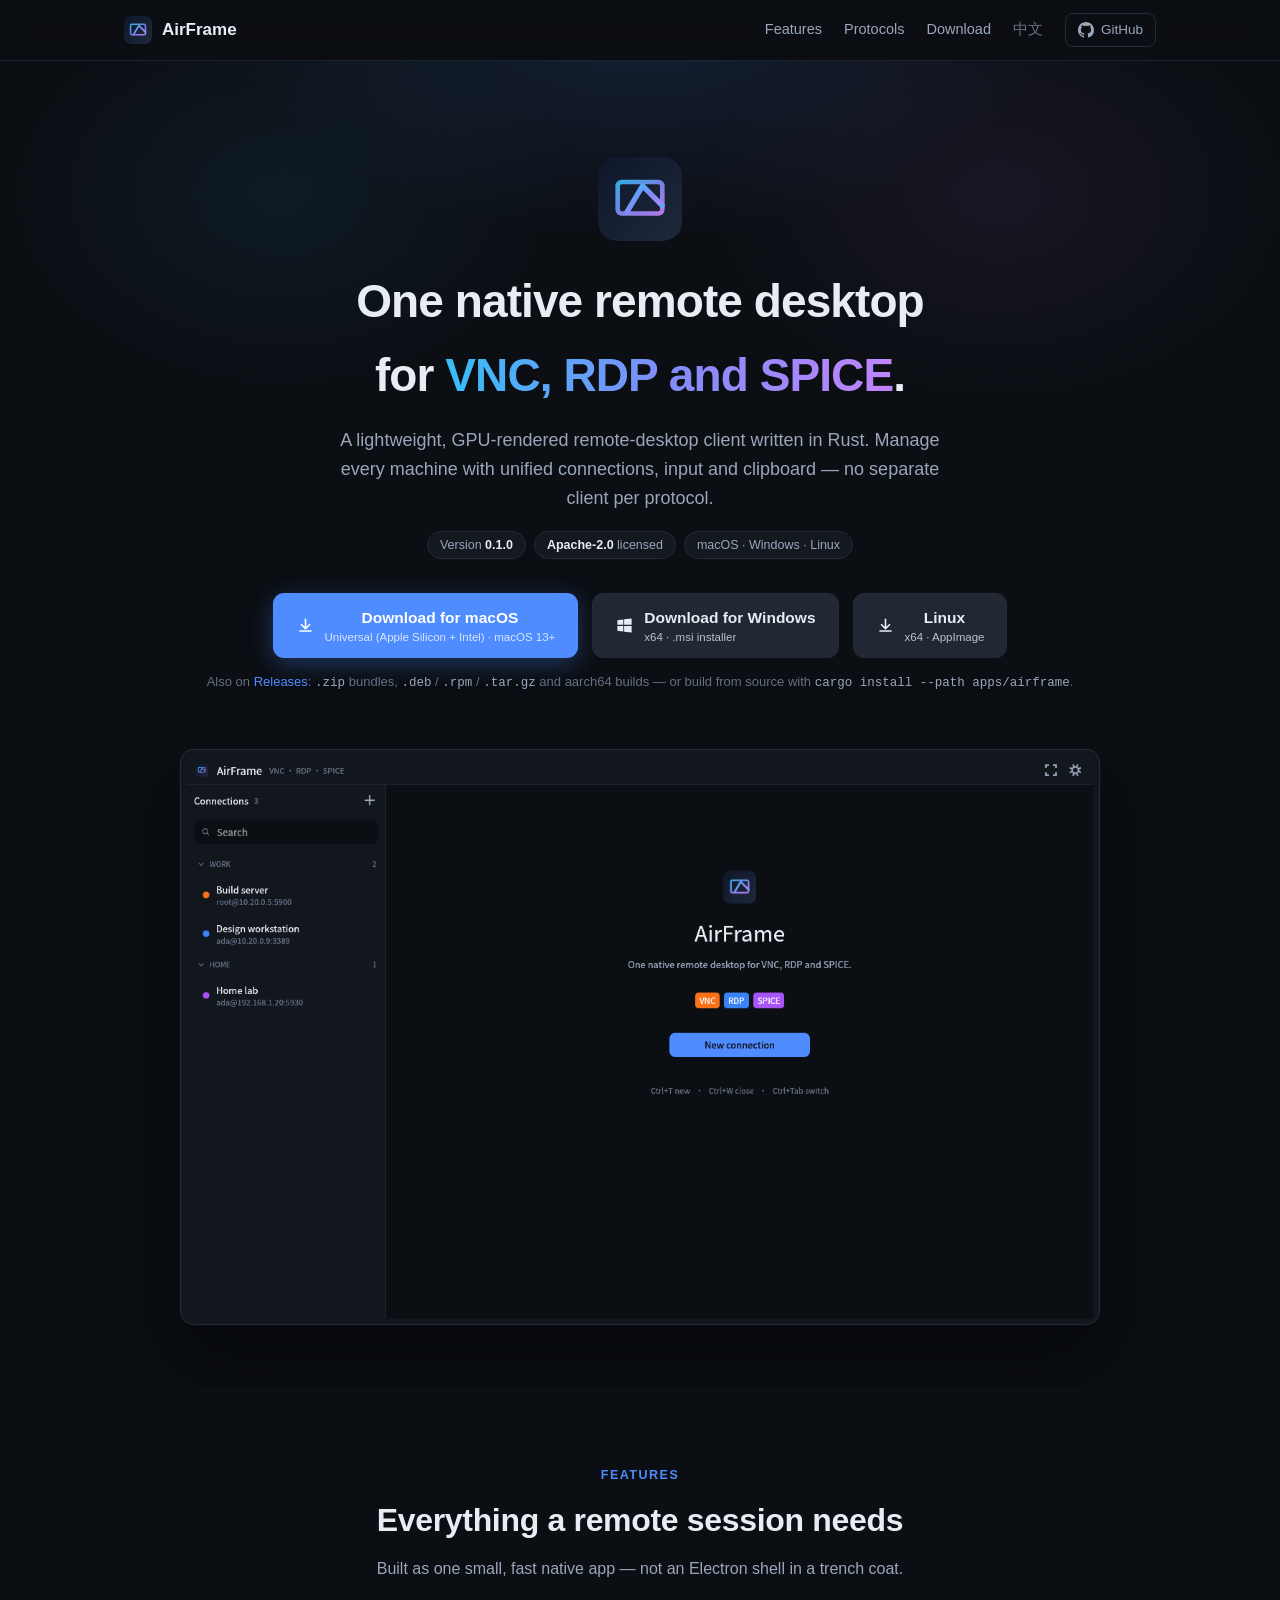
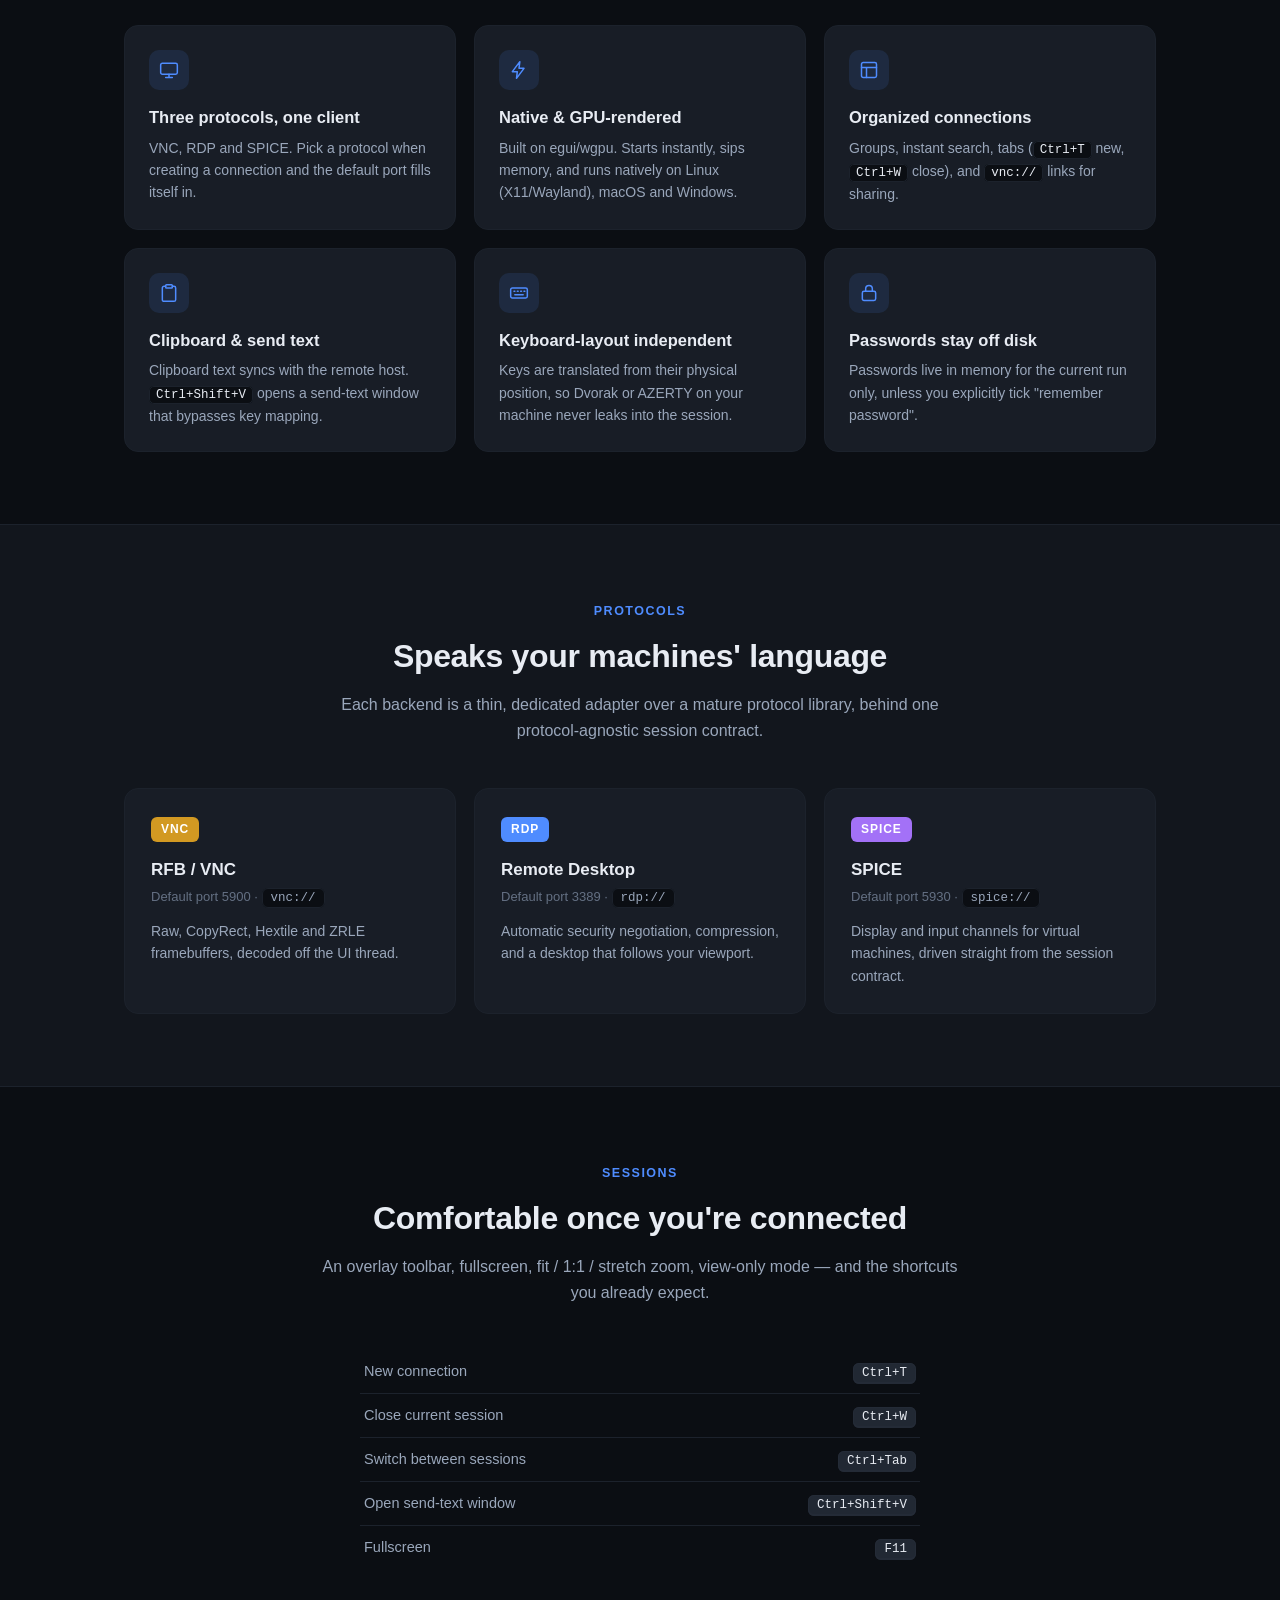
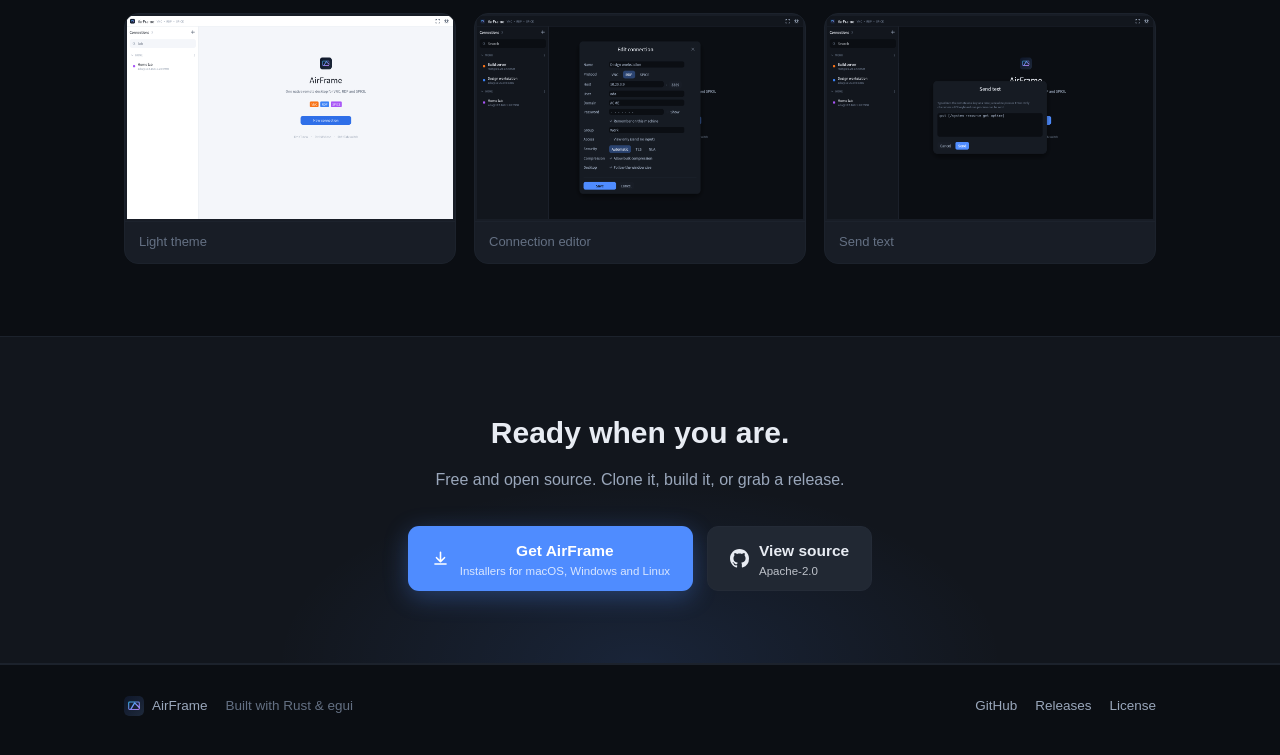
==== website/index.html @ cfe4eb91 "Document the release artifacts in the READMEs and website The release workflow changed what ships: m" ====
<!DOCTYPE html>
<html lang="en">
<head>
  <meta charset="UTF-8" />
  <meta name="viewport" content="width=device-width, initial-scale=1.0" />
  <title>AirFrame — one native remote desktop for VNC, RDP and SPICE</title>
  <meta name="description" content="AirFrame is a native remote-desktop client for VNC, RDP and SPICE. GPU-rendered, keyboard-layout independent, dark & light themes. Free and open source." />

  <!-- Release maintenance: the direct-download buttons use
       .../releases/latest/download/AirFrame-<version>-<platform>-<arch>.<ext>
       (e.g. AirFrame-0.1.0-macos-universal.dmg), which resolves to the
       newest release with a matching asset name. Bump the version in the
       button URLs when cutting a release, or point them at
       .../releases/latest instead. -->
  <meta property="og:title" content="AirFrame — one native remote desktop for VNC, RDP and SPICE" />
  <meta property="og:description" content="A native remote-desktop client built in Rust. Free and open source." />
  <meta property="og:url" content="https://airframe.pages.dev/" />
  <meta property="og:image" content="https://airframe.pages.dev/assets/app-dark.png" />
  <link rel="icon" type="image/svg+xml" href="assets/logo.svg" />
  <link rel="stylesheet" href="styles.css" />
</head>
<body>

  <nav class="nav">
    <div class="container nav-inner">
      <a class="brand" href="#">
        <img src="assets/logo.svg" alt="" />
        AirFrame
      </a>
      <div class="nav-links">
        <a href="#features">Features</a>
        <a href="#protocols">Protocols</a>
        <a href="#download">Download</a>
        <a class="lang" href="zh/">中文</a>
        <a class="gh" href="https://github.com/yybit/airframe" target="_blank" rel="noopener">
          <svg viewBox="0 0 16 16" aria-hidden="true"><path d="M8 0C3.58 0 0 3.58 0 8c0 3.54 2.29 6.53 5.47 7.59.4.07.55-.17.55-.38 0-.19-.01-.82-.01-1.49-2.01.37-2.53-.49-2.69-.94-.09-.23-.48-.94-.82-1.13-.28-.15-.68-.52-.01-.53.63-.01 1.08.58 1.23.82.72 1.21 1.87.87 2.33.66.07-.52.28-.87.51-1.07-1.78-.2-3.64-.89-3.64-3.95 0-.87.31-1.59.82-2.15-.08-.2-.36-1.02.08-2.12 0 0 .67-.21 2.2.82.64-.18 1.32-.27 2-.27s1.36.09 2 .27c1.53-1.04 2.2-.82 2.2-.82.44 1.1.16 1.92.08 2.12.51.56.82 1.27.82 2.15 0 3.07-1.87 3.75-3.65 3.95.29.25.54.73.54 1.48 0 1.07-.01 1.93-.01 2.2 0 .21.15.46.55.38A8.01 8.01 0 0 0 16 8c0-4.42-3.58-8-8-8Z"/></svg>
          GitHub
        </a>
      </div>
    </div>
  </nav>

  <header class="hero">
    <div class="container">
      <img class="logo" src="assets/logo.svg" alt="AirFrame logo" />
      <h1>One native remote desktop<br />for <span class="grad">VNC, RDP and SPICE</span>.</h1>
      <p class="tagline">
        A lightweight, GPU-rendered remote-desktop client written in Rust.
        Manage every machine with unified connections, input and clipboard — no separate client per protocol.
      </p>
      <div class="badges">
        <span class="badge">Version <b>0.1.0</b></span>
        <span class="badge"><b>Apache-2.0</b> licensed</span>
        <span class="badge">macOS · Windows · Linux</span>
      </div>

      <div class="download" id="download">
        <a class="btn btn-primary" href="https://github.com/yybit/airframe/releases/latest/download/AirFrame-0.1.0-macos-universal.dmg">
          <svg viewBox="0 0 24 24" aria-hidden="true"><path d="M12 3a1 1 0 0 1 1 1v9.59l3.3-3.3a1 1 0 1 1 1.4 1.42l-5 5a1 1 0 0 1-1.4 0l-5-5a1 1 0 1 1 1.4-1.42l3.3 3.3V4a1 1 0 0 1 1-1ZM4 19a1 1 0 0 1 1-1h14a1 1 0 1 1 0 2H5a1 1 0 0 1-1-1Z"/></svg>
          <span>Download for macOS<small>Universal (Apple Silicon + Intel) · macOS 13+</small></span>
        </a>
        <a class="btn btn-secondary" href="https://github.com/yybit/airframe/releases/latest/download/AirFrame-0.1.0-windows-x64.msi">
          <svg viewBox="0 0 24 24" aria-hidden="true"><path d="M3 5.5 10.5 4.4V11H3V5.5ZM3 12.5H10.5V19.6L3 18.5V12.5ZM11.5 12.5H21V20.9L11.5 19.75V12.5ZM11.5 4.25 21 3.1V11H11.5V4.25Z"/></svg>
          <span>Download for Windows<small>x64 · .msi installer</small></span>
        </a>
        <a class="btn btn-secondary" href="https://github.com/yybit/airframe/releases/latest/download/AirFrame-0.1.0-linux-x86_64.AppImage">
          <svg viewBox="0 0 24 24" aria-hidden="true"><path d="M12 3a1 1 0 0 1 1 1v9.59l3.3-3.3a1 1 0 1 1 1.4 1.42l-5 5a1 1 0 0 1-1.4 0l-5-5a1 1 0 1 1 1.4-1.42l3.3 3.3V4a1 1 0 0 1 1-1ZM4 19a1 1 0 0 1 1-1h14a1 1 0 1 1 0 2H5a1 1 0 0 1-1-1Z"/></svg>
          <span>Linux<small>x64 · AppImage</small></span>
        </a>
      </div>
      <p class="download-note">
        Also on <a href="https://github.com/yybit/airframe/releases">Releases</a>: <code>.zip</code> bundles, <code>.deb</code> / <code>.rpm</code> / <code>.tar.gz</code> and aarch64 builds —
        or build from source with <code>cargo install --path apps/airframe</code>.
      </p>

      <div class="shot">
        <div class="frame"><img src="assets/app-dark.png" alt="AirFrame main window with the connections sidebar" /></div>
      </div>
    </div>
  </header>

  <section id="features">
    <div class="container">
      <div class="section-head">
        <span class="eyebrow">Features</span>
        <h2>Everything a remote session needs</h2>
        <p>Built as one small, fast native app — not an Electron shell in a trench coat.</p>
      </div>
      <div class="grid">
        <div class="card">
          <div class="icon"><svg viewBox="0 0 24 24"><rect x="2" y="4" width="20" height="13" rx="2"/><path d="M8 21h8M12 17v4"/></svg></div>
          <h3>Three protocols, one client</h3>
          <p>VNC, RDP and SPICE. Pick a protocol when creating a connection and the default port fills itself in.</p>
        </div>
        <div class="card">
          <div class="icon"><svg viewBox="0 0 24 24"><path d="M13 2 4 14h6l-1 8 9-12h-6l1-8Z"/></svg></div>
          <h3>Native &amp; GPU-rendered</h3>
          <p>Built on egui/wgpu. Starts instantly, sips memory, and runs natively on Linux (X11/Wayland), macOS and Windows.</p>
        </div>
        <div class="card">
          <div class="icon"><svg viewBox="0 0 24 24"><rect x="3" y="3" width="18" height="18" rx="2"/><path d="M3 9h18M9 21V9"/></svg></div>
          <h3>Organized connections</h3>
          <p>Groups, instant search, tabs (<code>Ctrl+T</code> new, <code>Ctrl+W</code> close), and <code>vnc://</code> links for sharing.</p>
        </div>
        <div class="card">
          <div class="icon"><svg viewBox="0 0 24 24"><rect x="8" y="2" width="8" height="4" rx="1"/><path d="M16 4h2a2 2 0 0 1 2 2v14a2 2 0 0 1-2 2H6a2 2 0 0 1-2-2V6a2 2 0 0 1 2-2h2"/></svg></div>
          <h3>Clipboard &amp; send text</h3>
          <p>Clipboard text syncs with the remote host. <code>Ctrl+Shift+V</code> opens a send-text window that bypasses key mapping.</p>
        </div>
        <div class="card">
          <div class="icon"><svg viewBox="0 0 24 24"><rect x="2" y="6" width="20" height="12" rx="2"/><path d="M6 10h1M10 10h1M14 10h1M18 10h1M7 14h10"/></svg></div>
          <h3>Keyboard-layout independent</h3>
          <p>Keys are translated from their physical position, so Dvorak or AZERTY on your machine never leaks into the session.</p>
        </div>
        <div class="card">
          <div class="icon"><svg viewBox="0 0 24 24"><rect x="4" y="10" width="16" height="11" rx="2"/><path d="M8 10V7a4 4 0 0 1 8 0v3"/></svg></div>
          <h3>Passwords stay off disk</h3>
          <p>Passwords live in memory for the current run only, unless you explicitly tick "remember password".</p>
        </div>
      </div>
    </div>
  </section>

  <section id="protocols" class="alt">
    <div class="container">
      <div class="section-head">
        <span class="eyebrow">Protocols</span>
        <h2>Speaks your machines' language</h2>
        <p>Each backend is a thin, dedicated adapter over a mature protocol library, behind one protocol-agnostic session contract.</p>
      </div>
      <div class="proto-grid">
        <div class="proto">
          <span class="chip vnc">VNC</span>
          <h3>RFB / VNC</h3>
          <div class="meta">Default port 5900 · <span class="scheme">vnc://</span></div>
          <p>Raw, CopyRect, Hextile and ZRLE framebuffers, decoded off the UI thread.</p>
        </div>
        <div class="proto">
          <span class="chip rdp">RDP</span>
          <h3>Remote Desktop</h3>
          <div class="meta">Default port 3389 · <span class="scheme">rdp://</span></div>
          <p>Automatic security negotiation, compression, and a desktop that follows your viewport.</p>
        </div>
        <div class="proto">
          <span class="chip spice">SPICE</span>
          <h3>SPICE</h3>
          <div class="meta">Default port 5930 · <span class="scheme">spice://</span></div>
          <p>Display and input channels for virtual machines, driven straight from the session contract.</p>
        </div>
      </div>
    </div>
  </section>

  <section>
    <div class="container">
      <div class="section-head">
        <span class="eyebrow">Sessions</span>
        <h2>Comfortable once you're connected</h2>
        <p>An overlay toolbar, fullscreen, fit / 1:1 / stretch zoom, view-only mode — and the shortcuts you already expect.</p>
      </div>
      <div class="shortcuts">
        <table>
          <tr><td>New connection</td><td><kbd>Ctrl+T</kbd></td></tr>
          <tr><td>Close current session</td><td><kbd>Ctrl+W</kbd></td></tr>
          <tr><td>Switch between sessions</td><td><kbd>Ctrl+Tab</kbd></td></tr>
          <tr><td>Open send-text window</td><td><kbd>Ctrl+Shift+V</kbd></td></tr>
          <tr><td>Fullscreen</td><td><kbd>F11</kbd></td></tr>
        </table>
      </div>
      <div class="gallery" style="margin-top: 44px;">
        <figure><img src="assets/app-light.png" alt="Connection list in light theme" /><figcaption>Light theme</figcaption></figure>
        <figure><img src="assets/editor.png" alt="Connection editor" /><figcaption>Connection editor</figcaption></figure>
        <figure><img src="assets/send-text.png" alt="Send-text window" /><figcaption>Send text</figcaption></figure>
      </div>
    </div>
  </section>

  <section class="cta alt">
    <div class="container">
      <h2>Ready when you are.</h2>
      <p>Free and open source. Clone it, build it, or grab a release.</p>
      <div class="download">
        <a class="btn btn-primary" href="https://github.com/yybit/airframe/releases/latest">
          <svg viewBox="0 0 24 24" aria-hidden="true"><path d="M12 3a1 1 0 0 1 1 1v9.59l3.3-3.3a1 1 0 1 1 1.4 1.42l-5 5a1 1 0 0 1-1.4 0l-5-5a1 1 0 1 1 1.4-1.42l3.3 3.3V4a1 1 0 0 1 1-1ZM4 19a1 1 0 0 1 1-1h14a1 1 0 1 1 0 2H5a1 1 0 0 1-1-1Z"/></svg>
          <span>Get AirFrame<small>Installers for macOS, Windows and Linux</small></span>
        </a>
        <a class="btn btn-secondary" href="https://github.com/yybit/airframe" target="_blank" rel="noopener">
          <svg viewBox="0 0 16 16" aria-hidden="true"><path d="M8 0C3.58 0 0 3.58 0 8c0 3.54 2.29 6.53 5.47 7.59.4.07.55-.17.55-.38 0-.19-.01-.82-.01-1.49-2.01.37-2.53-.49-2.69-.94-.09-.23-.48-.94-.82-1.13-.28-.15-.68-.52-.01-.53.63-.01 1.08.58 1.23.82.72 1.21 1.87.87 2.33.66.07-.52.28-.87.51-1.07-1.78-.2-3.64-.89-3.64-3.95 0-.87.31-1.59.82-2.15-.08-.2-.36-1.02.08-2.12 0 0 .67-.21 2.2.82.64-.18 1.32-.27 2-.27s1.36.09 2 .27c1.53-1.04 2.2-.82 2.2-.82.44 1.1.16 1.92.08 2.12.51.56.82 1.27.82 2.15 0 3.07-1.87 3.75-3.65 3.95.29.25.54.73.54 1.48 0 1.07-.01 1.93-.01 2.2 0 .21.15.46.55.38A8.01 8.01 0 0 0 16 8c0-4.42-3.58-8-8-8Z"/></svg>
          <span>View source<small>Apache-2.0</small></span>
        </a>
      </div>
    </div>
  </section>

  <footer>
    <div class="container foot-inner">
      <span class="brandline"><img src="assets/logo.svg" alt="" /> AirFrame</span>
      <span>Built with Rust &amp; egui</span>
      <div class="right">
        <a href="https://github.com/yybit/airframe" target="_blank" rel="noopener">GitHub</a>
        <a href="https://github.com/yybit/airframe/releases" target="_blank" rel="noopener">Releases</a>
        <a href="https://github.com/yybit/airframe#license" target="_blank" rel="noopener">License</a>
      </div>
    </div>
  </footer>

</body>
</html>
---- website/styles.css ----
/* AirFrame website — dark theme matching the app.
   Palette taken from crates/ui/src/theme.rs and assets/airframe-logo.svg. */

:root {
  --bg: #0b0e13;
  --bg-soft: #12161d;
  --panel: #181d26;
  --panel-raised: #212833;
  --border: #242b37;
  --border-soft: #1c222c;
  --text: #e8ecf3;
  --text-dim: #9aa7bb;
  --text-mute: #647083;
  --accent: #4f8cff;
  --accent-hover: #6ca0ff;
  --green: #3fb950;
  --grad: linear-gradient(90deg, #38bdf8, #818cf8, #c084fc);
  --radius: 14px;
  --font: -apple-system, BlinkMacSystemFont, "Segoe UI", "Noto Sans SC",
    "PingFang SC", "Microsoft YaHei", Roboto, Helvetica, Arial, sans-serif;
  --mono: ui-monospace, SFMono-Regular, "SF Mono", Menlo, Consolas, monospace;
}

* { margin: 0; padding: 0; box-sizing: border-box; }

html { scroll-behavior: smooth; }

body {
  background: var(--bg);
  color: var(--text);
  font-family: var(--font);
  line-height: 1.6;
  -webkit-font-smoothing: antialiased;
}

img { max-width: 100%; display: block; }
a { color: var(--accent); text-decoration: none; }
a:hover { color: var(--accent-hover); }

.container { max-width: 1080px; margin: 0 auto; padding: 0 24px; }

/* ---------- nav ---------- */

.nav {
  position: sticky; top: 0; z-index: 100;
  background: rgba(11, 14, 19, 0.82);
  backdrop-filter: blur(12px);
  border-bottom: 1px solid var(--border-soft);
}
.nav-inner {
  display: flex; align-items: center; gap: 28px; height: 60px;
}
.brand { display: flex; align-items: center; gap: 10px; color: var(--text); font-weight: 700; font-size: 17px; }
.brand:hover { color: var(--text); }
.brand img { width: 28px; height: 28px; border-radius: 7px; }
.nav-links { display: flex; gap: 22px; margin-left: auto; align-items: center; }
.nav-links a { color: var(--text-dim); font-size: 14.5px; }
.nav-links a:hover { color: var(--text); }
.nav-links a.lang { color: var(--text-mute); }
.nav .gh {
  display: inline-flex; align-items: center; gap: 7px;
  border: 1px solid var(--border); border-radius: 8px; padding: 5px 12px;
  color: var(--text-dim); font-size: 13.5px;
}
.nav .gh:hover { border-color: var(--accent); color: var(--text); }
.nav .gh svg { width: 16px; height: 16px; fill: currentColor; }

/* ---------- hero ---------- */

.hero { position: relative; overflow: hidden; padding: 96px 0 64px; text-align: center; }
.hero::before {
  content: ""; position: absolute; inset: 0; pointer-events: none;
  background:
    radial-gradient(600px 340px at 50% -60px, rgba(79, 140, 255, 0.16), transparent 70%),
    radial-gradient(420px 300px at 22% 10%, rgba(56, 189, 248, 0.07), transparent 70%),
    radial-gradient(420px 300px at 78% 10%, rgba(192, 132, 252, 0.07), transparent 70%);
}
.hero > * { position: relative; }
.hero img.logo { width: 84px; height: 84px; border-radius: 19px; margin: 0 auto 24px; }
.hero h1 { font-size: clamp(30px, 5vw, 46px); font-weight: 800; letter-spacing: -0.02em; }
.hero h1 .grad {
  background: var(--grad);
  -webkit-background-clip: text; background-clip: text;
  -webkit-text-fill-color: transparent; color: transparent;
}
.hero .tagline { margin: 14px auto 0; max-width: 620px; color: var(--text-dim); font-size: clamp(15px, 2vw, 18px); }
.hero .badges { margin-top: 18px; display: flex; justify-content: center; gap: 8px; flex-wrap: wrap; }
.badge {
  font-size: 12.5px; color: var(--text-dim);
  border: 1px solid var(--border); border-radius: 999px; padding: 3px 12px;
  background: rgba(33, 40, 51, 0.4);
}
.badge b { color: var(--text); font-weight: 600; }

/* ---------- download buttons ---------- */

.download { margin-top: 34px; display: flex; justify-content: center; gap: 14px; flex-wrap: wrap; }
.btn {
  display: inline-flex; align-items: center; gap: 10px;
  border-radius: 11px; padding: 12px 22px; font-size: 15.5px; font-weight: 600;
  border: 1px solid transparent; transition: 0.15s ease;
}
.btn svg { width: 19px; height: 19px; fill: currentColor; flex: none; }
.btn small { display: block; font-size: 11.5px; font-weight: 400; opacity: 0.78; line-height: 1.25; text-align: left; }
.btn-primary { background: var(--accent); color: #fff; box-shadow: 0 6px 24px rgba(79, 140, 255, 0.32); }
.btn-primary:hover { background: var(--accent-hover); color: #fff; transform: translateY(-1px); }
.btn-secondary { background: var(--panel-raised); color: var(--text); border-color: var(--border); }
.btn-secondary:hover { border-color: var(--accent); color: var(--text); transform: translateY(-1px); }
.download-note { margin-top: 14px; color: var(--text-mute); font-size: 13px; }
.download-note code { font-family: var(--mono); font-size: 12.5px; color: var(--text-dim); }

/* ---------- screenshot ---------- */

.shot { margin: 56px auto 0; max-width: 920px; }
.shot .frame {
  border: 1px solid var(--border); border-radius: var(--radius); overflow: hidden;
  box-shadow: 0 30px 80px rgba(0, 0, 0, 0.5), 0 0 0 1px rgba(255, 255, 255, 0.02);
  background: var(--bg-soft);
}

/* ---------- sections ---------- */

section { padding: 72px 0; }
section.alt { background: var(--bg-soft); border-top: 1px solid var(--border-soft); border-bottom: 1px solid var(--border-soft); }
.section-head { text-align: center; margin-bottom: 44px; }
.section-head h2 { font-size: clamp(24px, 3.4vw, 32px); font-weight: 800; letter-spacing: -0.01em; }
.section-head .eyebrow {
  display: inline-block; font-size: 12.5px; font-weight: 700; letter-spacing: 0.12em;
  text-transform: uppercase; color: var(--accent); margin-bottom: 10px;
}
.section-head p { color: var(--text-dim); max-width: 640px; margin: 10px auto 0; }

/* features */

.grid { display: grid; grid-template-columns: repeat(3, 1fr); gap: 18px; }
.card {
  background: var(--panel); border: 1px solid var(--border-soft); border-radius: var(--radius);
  padding: 24px; transition: 0.15s ease;
}
.card:hover { border-color: var(--border); transform: translateY(-2px); background: var(--panel-raised); }
.card .icon {
  width: 40px; height: 40px; border-radius: 10px; display: flex; align-items: center; justify-content: center;
  background: rgba(79, 140, 255, 0.12); margin-bottom: 14px;
}
.card .icon svg { width: 20px; height: 20px; stroke: var(--accent); fill: none; stroke-width: 1.8; stroke-linecap: round; stroke-linejoin: round; }
.card h3 { font-size: 16.5px; font-weight: 700; margin-bottom: 6px; }
.card p { color: var(--text-dim); font-size: 14px; }
.card p code { font-family: var(--mono); font-size: 12.5px; color: var(--text); background: var(--bg); border: 1px solid var(--border-soft); border-radius: 5px; padding: 1px 6px; }

/* protocols */

.proto-grid { display: grid; grid-template-columns: repeat(3, 1fr); gap: 18px; }
.proto {
  background: var(--panel); border: 1px solid var(--border-soft); border-radius: var(--radius); padding: 26px;
}
.proto .chip {
  display: inline-block; font-size: 12px; font-weight: 800; letter-spacing: 0.08em;
  border-radius: 6px; padding: 3px 10px; color: #fff; margin-bottom: 14px;
}
.proto .chip.vnc { background: #d29922; }
.proto .chip.rdp { background: #4f8cff; }
.proto .chip.spice { background: #a371f7; }
.proto h3 { font-size: 17px; margin-bottom: 4px; }
.proto .meta { color: var(--text-mute); font-size: 13px; margin-bottom: 12px; }
.proto p { color: var(--text-dim); font-size: 14px; }
.proto .scheme { font-family: var(--mono); font-size: 12.5px; color: var(--text-dim); background: var(--bg); border: 1px solid var(--border-soft); border-radius: 6px; padding: 2px 8px; }

/* shortcuts */

.shortcuts { max-width: 560px; margin: 0 auto; }
.shortcuts table { width: 100%; border-collapse: collapse; font-size: 14.5px; }
.shortcuts td { padding: 10px 4px; border-bottom: 1px solid var(--border-soft); color: var(--text-dim); }
.shortcuts tr:last-child td { border-bottom: none; }
.shortcuts td:last-child { text-align: right; }
kbd {
  font-family: var(--mono); font-size: 12.5px; color: var(--text);
  background: var(--panel-raised); border: 1px solid var(--border); border-bottom-width: 2px;
  border-radius: 6px; padding: 2px 8px; white-space: nowrap;
}

/* gallery */

.gallery { display: grid; grid-template-columns: repeat(3, 1fr); gap: 18px; }
.gallery figure {
  border: 1px solid var(--border-soft); border-radius: var(--radius); overflow: hidden; background: var(--panel);
}
.gallery img { width: 100%; aspect-ratio: 16 / 10; object-fit: cover; object-position: top; }
.gallery figcaption { padding: 10px 14px; font-size: 13px; color: var(--text-mute); border-top: 1px solid var(--border-soft); }

/* cta footer band */

.cta { text-align: center; position: relative; overflow: hidden; }
.cta::before {
  content: ""; position: absolute; inset: 0; pointer-events: none;
  background: radial-gradient(520px 260px at 50% 100%, rgba(79, 140, 255, 0.12), transparent 70%);
}
.cta > * { position: relative; }
.cta h2 { font-size: clamp(22px, 3vw, 30px); font-weight: 800; }
.cta p { color: var(--text-dim); margin: 10px 0 26px; }

/* footer */

footer { border-top: 1px solid var(--border-soft); padding: 30px 0 40px; color: var(--text-mute); font-size: 13.5px; }
.foot-inner { display: flex; align-items: center; gap: 18px; flex-wrap: wrap; }
.foot-inner .brandline { display: flex; align-items: center; gap: 8px; color: var(--text-dim); }
.foot-inner .brandline img { width: 20px; height: 20px; border-radius: 5px; }
footer .right { margin-left: auto; display: flex; gap: 18px; }
footer a { color: var(--text-dim); }
footer a:hover { color: var(--text); }

/* responsive */

@media (max-width: 860px) {
  .grid, .proto-grid, .gallery { grid-template-columns: 1fr 1fr; }
  .nav-links a:not(.lang):not(.gh) { display: none; }
}
@media (max-width: 560px) {
  .grid, .proto-grid, .gallery { grid-template-columns: 1fr; }
  .hero { padding-top: 64px; }
  .download { flex-direction: column; align-items: stretch; }
  footer .right { margin-left: 0; }
}
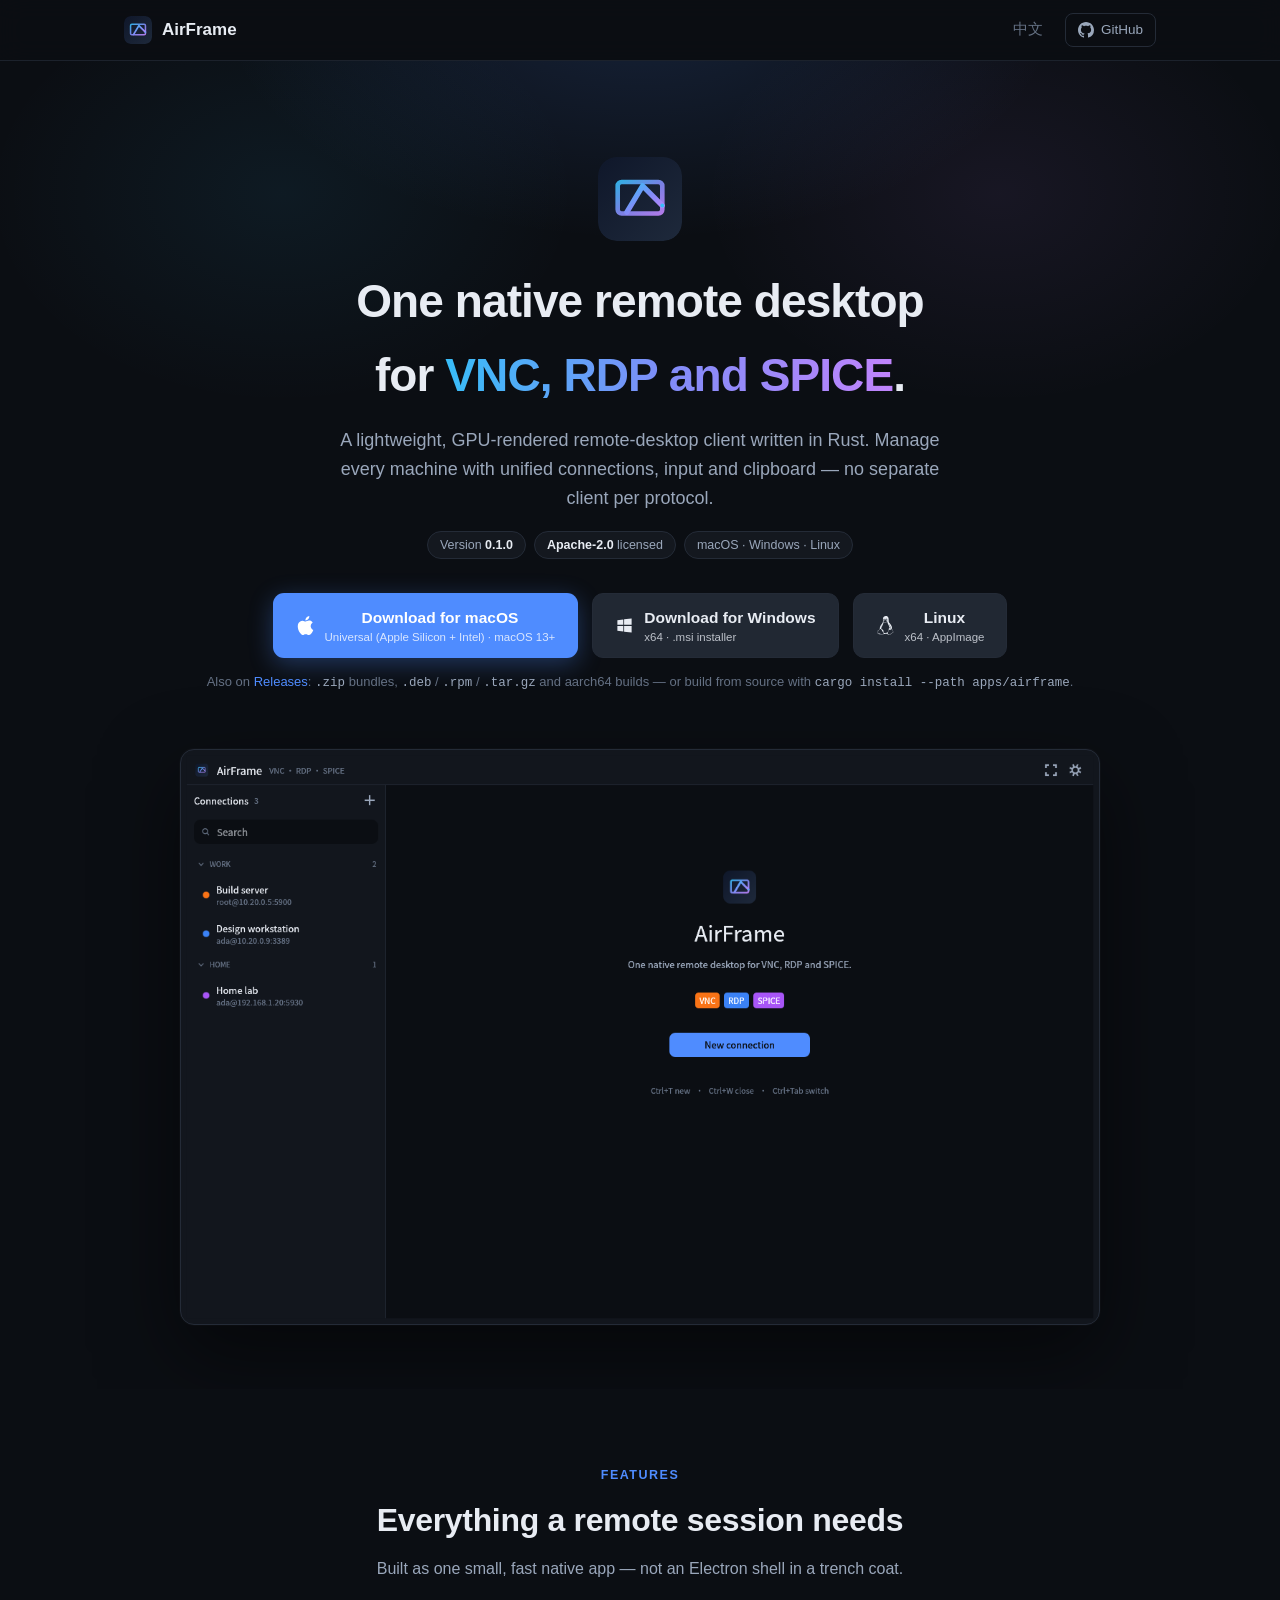
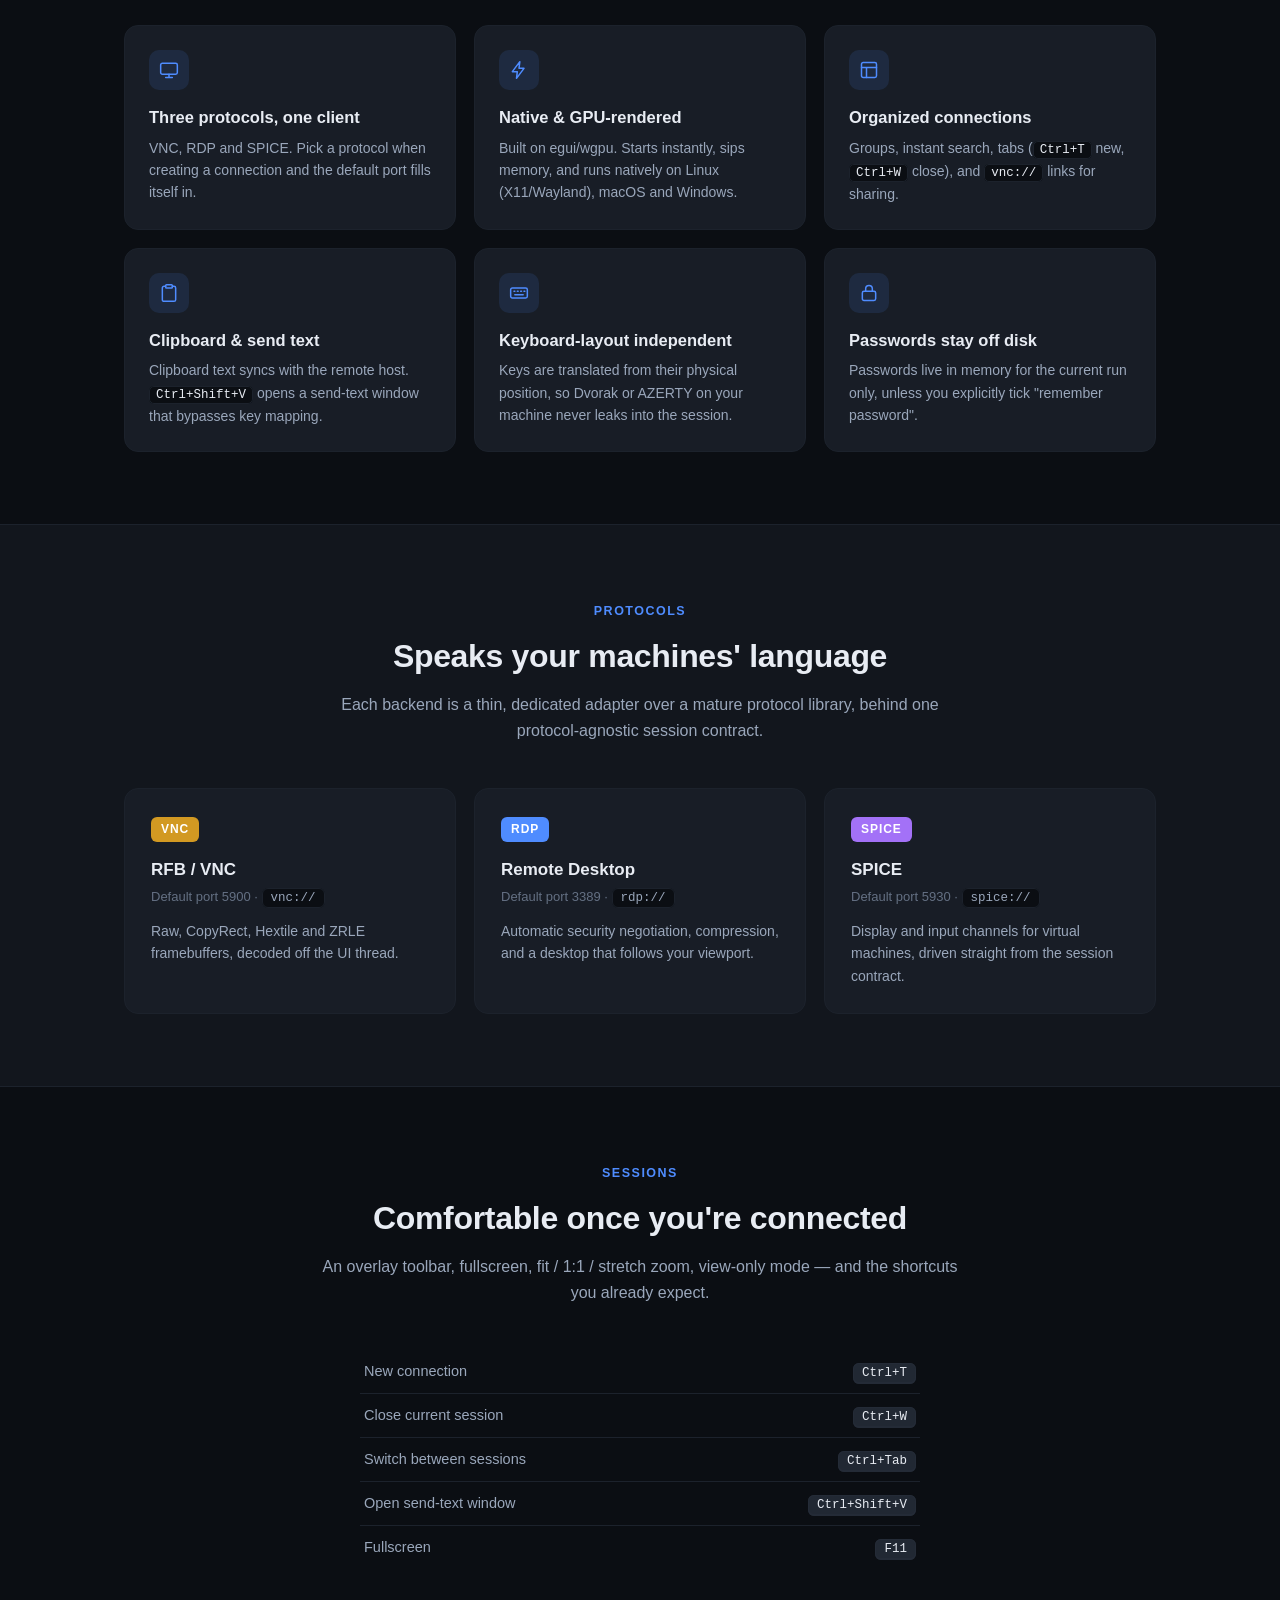
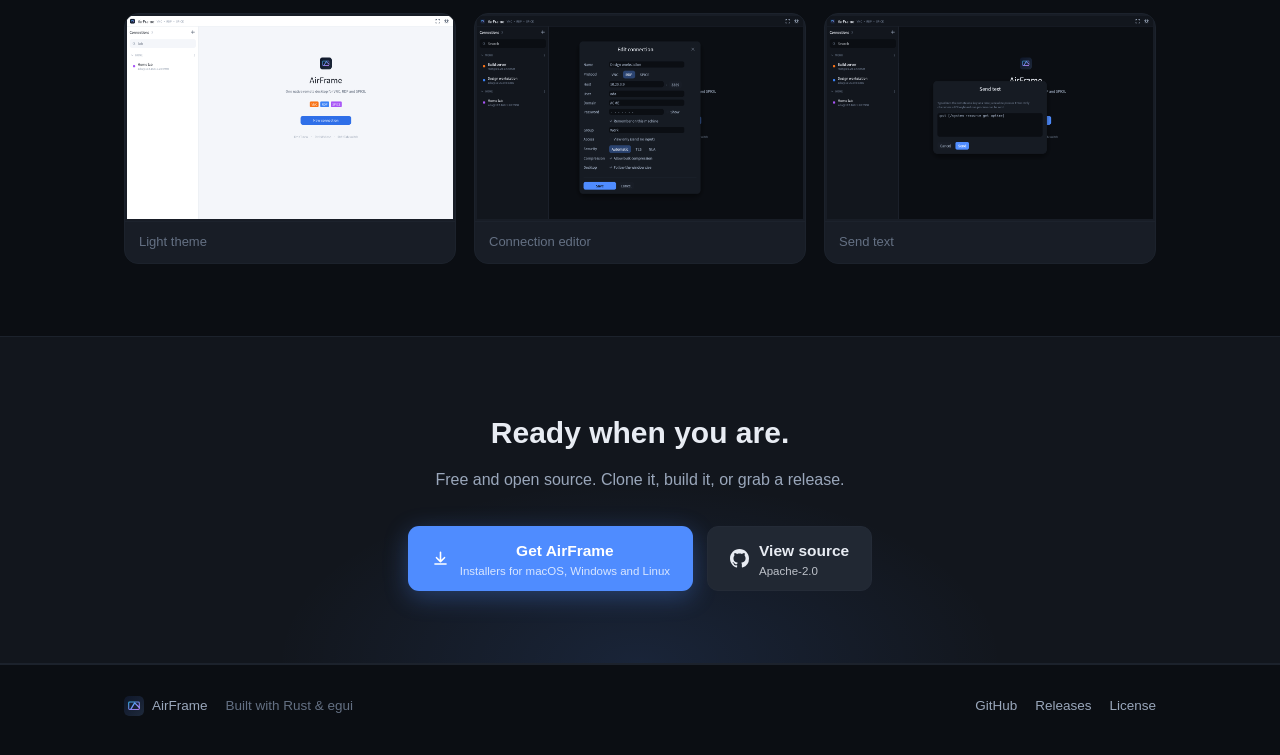
==== commit f176032a: "Simplify the website nav, add platform icons, use the custom domain - Drop the Features/Protocols/Do" ====
--- a/website/index.html
+++ b/website/index.html
@@ -14,8 +14,8 @@
        .../releases/latest instead. -->
   <meta property="og:title" content="AirFrame — one native remote desktop for VNC, RDP and SPICE" />
   <meta property="og:description" content="A native remote-desktop client built in Rust. Free and open source." />
-  <meta property="og:url" content="https://airframe.pages.dev/" />
-  <meta property="og:image" content="https://airframe.pages.dev/assets/app-dark.png" />
+  <meta property="og:url" content="https://airframe.rusttool.com/" />
+  <meta property="og:image" content="https://airframe.rusttool.com/assets/app-dark.png" />
   <link rel="icon" type="image/svg+xml" href="assets/logo.svg" />
   <link rel="stylesheet" href="styles.css" />
 </head>
@@ -28,9 +28,6 @@
         AirFrame
       </a>
       <div class="nav-links">
-        <a href="#features">Features</a>
-        <a href="#protocols">Protocols</a>
-        <a href="#download">Download</a>
         <a class="lang" href="zh/">中文</a>
         <a class="gh" href="https://github.com/yybit/airframe" target="_blank" rel="noopener">
           <svg viewBox="0 0 16 16" aria-hidden="true"><path d="M8 0C3.58 0 0 3.58 0 8c0 3.54 2.29 6.53 5.47 7.59.4.07.55-.17.55-.38 0-.19-.01-.82-.01-1.49-2.01.37-2.53-.49-2.69-.94-.09-.23-.48-.94-.82-1.13-.28-.15-.68-.52-.01-.53.63-.01 1.08.58 1.23.82.72 1.21 1.87.87 2.33.66.07-.52.28-.87.51-1.07-1.78-.2-3.64-.89-3.64-3.95 0-.87.31-1.59.82-2.15-.08-.2-.36-1.02.08-2.12 0 0 .67-.21 2.2.82.64-.18 1.32-.27 2-.27s1.36.09 2 .27c1.53-1.04 2.2-.82 2.2-.82.44 1.1.16 1.92.08 2.12.51.56.82 1.27.82 2.15 0 3.07-1.87 3.75-3.65 3.95.29.25.54.73.54 1.48 0 1.07-.01 1.93-.01 2.2 0 .21.15.46.55.38A8.01 8.01 0 0 0 16 8c0-4.42-3.58-8-8-8Z"/></svg>
@@ -56,7 +53,7 @@
 
       <div class="download" id="download">
         <a class="btn btn-primary" href="https://github.com/yybit/airframe/releases/latest/download/AirFrame-0.1.0-macos-universal.dmg">
-          <svg viewBox="0 0 24 24" aria-hidden="true"><path d="M12 3a1 1 0 0 1 1 1v9.59l3.3-3.3a1 1 0 1 1 1.4 1.42l-5 5a1 1 0 0 1-1.4 0l-5-5a1 1 0 1 1 1.4-1.42l3.3 3.3V4a1 1 0 0 1 1-1ZM4 19a1 1 0 0 1 1-1h14a1 1 0 1 1 0 2H5a1 1 0 0 1-1-1Z"/></svg>
+          <svg viewBox="0 0 24 24" aria-hidden="true"><path d="M12.152 6.896c-.948 0-2.415-1.078-3.96-1.04-2.04.027-3.91 1.183-4.961 3.014-2.117 3.675-.546 9.103 1.519 12.09 1.013 1.454 2.208 3.09 3.792 3.039 1.52-.065 2.09-.987 3.935-.987 1.831 0 2.35.987 3.96.948 1.637-.026 2.676-1.48 3.676-2.948 1.156-1.688 1.636-3.325 1.662-3.415-.039-.013-3.182-1.221-3.22-4.857-.026-3.04 2.48-4.494 2.597-4.559-1.429-2.09-3.623-2.324-4.39-2.376-2-.156-3.675 1.09-4.61 1.09zM15.53 3.83c.843-1.012 1.4-2.427 1.245-3.83-1.207.052-2.662.805-3.532 1.818-.78.896-1.454 2.338-1.273 3.714 1.338.104 2.715-.688 3.559-1.701"/></svg>
           <span>Download for macOS<small>Universal (Apple Silicon + Intel) · macOS 13+</small></span>
         </a>
         <a class="btn btn-secondary" href="https://github.com/yybit/airframe/releases/latest/download/AirFrame-0.1.0-windows-x64.msi">
@@ -64,7 +61,7 @@
           <span>Download for Windows<small>x64 · .msi installer</small></span>
         </a>
         <a class="btn btn-secondary" href="https://github.com/yybit/airframe/releases/latest/download/AirFrame-0.1.0-linux-x86_64.AppImage">
-          <svg viewBox="0 0 24 24" aria-hidden="true"><path d="M12 3a1 1 0 0 1 1 1v9.59l3.3-3.3a1 1 0 1 1 1.4 1.42l-5 5a1 1 0 0 1-1.4 0l-5-5a1 1 0 1 1 1.4-1.42l3.3 3.3V4a1 1 0 0 1 1-1ZM4 19a1 1 0 0 1 1-1h14a1 1 0 1 1 0 2H5a1 1 0 0 1-1-1Z"/></svg>
+          <svg viewBox="0 0 24 24" aria-hidden="true"><path d="M12.504 0c-.155 0-.315.008-.48.021-4.226.333-3.105 4.807-3.17 6.298-.076 1.092-.3 1.953-1.05 3.02-.885 1.051-2.127 2.75-2.716 4.521-.278.832-.41 1.684-.287 2.489a.424.424 0 00-.11.135c-.26.268-.45.6-.663.839-.199.199-.485.267-.797.4-.313.136-.658.269-.864.68-.09.189-.136.394-.132.602 0 .199.027.4.055.536.058.399.116.728.04.97-.249.68-.28 1.145-.106 1.484.174.334.535.47.94.601.81.2 1.91.135 2.774.6.926.466 1.866.67 2.616.47.526-.116.97-.464 1.208-.946.587-.003 1.23-.269 2.26-.334.699-.058 1.574.267 2.577.2.025.134.063.198.114.333l.003.003c.391.778 1.113 1.132 1.884 1.071.771-.06 1.592-.536 2.257-1.306.631-.765 1.683-1.084 2.378-1.503.348-.199.629-.469.649-.853.023-.4-.2-.811-.714-1.376v-.097l-.003-.003c-.17-.2-.25-.535-.338-.926-.085-.401-.182-.786-.492-1.046h-.003c-.059-.054-.123-.067-.188-.135a.357.357 0 00-.19-.064c.431-1.278.264-2.55-.173-3.694-.533-1.41-1.465-2.638-2.175-3.483-.796-1.005-1.576-1.957-1.56-3.368.026-2.152.236-6.133-3.544-6.139zm.529 3.405h.013c.213 0 .396.062.584.198.19.135.33.332.438.533.105.259.158.459.166.724 0-.02.006-.04.006-.06v.105a.086.086 0 01-.004-.021l-.004-.024a1.807 1.807 0 01-.15.706.953.953 0 01-.213.335.71.71 0 00-.088-.042c-.104-.045-.198-.064-.284-.133a1.312 1.312 0 00-.22-.066c.05-.06.146-.133.183-.198.053-.128.082-.264.088-.402v-.02a1.21 1.21 0 00-.061-.4c-.045-.134-.101-.2-.183-.333-.084-.066-.167-.132-.267-.132h-.016c-.093 0-.176.03-.262.132a.8.8 0 00-.205.334 1.18 1.18 0 00-.09.4v.019c.002.089.008.179.02.267-.193-.067-.438-.135-.607-.202a1.635 1.635 0 01-.018-.2v-.02a1.772 1.772 0 01.15-.768c.082-.22.232-.406.43-.533a.985.985 0 01.594-.2zm-2.962.059h.036c.142 0 .27.048.399.135.146.129.264.288.344.465.09.199.14.4.153.667v.004c.007.134.006.2-.002.266v.08c-.03.007-.056.018-.083.024-.152.055-.274.135-.393.2.012-.09.013-.18.003-.267v-.015c-.012-.133-.04-.2-.082-.333a.613.613 0 00-.166-.267.248.248 0 00-.183-.064h-.021c-.071.006-.13.04-.186.132a.552.552 0 00-.12.27.944.944 0 00-.023.33v.015c.012.135.037.2.08.334.046.134.098.2.166.268.01.009.02.018.034.024-.07.057-.117.07-.176.136a.304.304 0 01-.131.068 2.62 2.62 0 01-.275-.402 1.772 1.772 0 01-.155-.667 1.759 1.759 0 01.08-.668 1.43 1.43 0 01.283-.535c.128-.133.26-.2.418-.2zm1.37 1.706c.332 0 .733.065 1.216.399.293.2.523.269 1.052.468h.003c.255.136.405.266.478.399v-.131a.571.571 0 01.016.47c-.123.31-.516.643-1.063.842v.002c-.268.135-.501.333-.775.465-.276.135-.588.292-1.012.267a1.139 1.139 0 01-.448-.067 3.566 3.566 0 01-.322-.198c-.195-.135-.363-.332-.612-.465v-.005h-.005c-.4-.246-.616-.512-.686-.71-.07-.268-.005-.47.193-.6.224-.135.38-.271.483-.336.104-.074.143-.102.176-.131h.002v-.003c.169-.202.436-.47.839-.601.139-.036.294-.065.466-.065zm2.8 2.142c.358 1.417 1.196 3.475 1.735 4.473.286.534.855 1.659 1.102 3.024.156-.005.33.018.513.064.646-1.671-.546-3.467-1.089-3.966-.22-.2-.232-.335-.123-.335.59.534 1.365 1.572 1.646 2.757.13.535.16 1.104.021 1.67.067.028.135.06.205.067 1.032.534 1.413.938 1.23 1.537v-.043c-.06-.003-.12 0-.18 0h-.016c.151-.467-.182-.825-1.065-1.224-.915-.4-1.646-.336-1.77.465-.008.043-.013.066-.018.135-.068.023-.139.053-.209.064-.43.268-.662.669-.793 1.187-.13.533-.17 1.156-.205 1.869v.003c-.02.334-.17.838-.319 1.35-1.5 1.072-3.58 1.538-5.348.334a2.645 2.645 0 00-.402-.533 1.45 1.45 0 00-.275-.333c.182 0 .338-.03.465-.067a.615.615 0 00.314-.334c.108-.267 0-.697-.345-1.163-.345-.467-.931-.995-1.788-1.521-.63-.4-.986-.87-1.15-1.396-.165-.534-.143-1.085-.015-1.645.245-1.07.873-2.11 1.274-2.763.107-.065.037.135-.408.974-.396.751-1.14 2.497-.122 3.854a8.123 8.123 0 01.647-2.876c.564-1.278 1.743-3.504 1.836-5.268.048.036.217.135.289.202.218.133.38.333.59.465.21.201.477.335.876.335.039.003.075.006.11.006.412 0 .73-.134.997-.268.29-.134.52-.334.74-.4h.005c.467-.135.835-.402 1.044-.7zm2.185 8.958c.037.6.343 1.245.882 1.377.588.134 1.434-.333 1.791-.765l.211-.01c.315-.007.577.01.847.268l.003.003c.208.199.305.53.391.876.085.4.154.78.409 1.066.486.527.645.906.636 1.14l.003-.007v.018l-.003-.012c-.015.262-.185.396-.498.595-.63.401-1.746.712-2.457 1.57-.618.737-1.37 1.14-2.036 1.191-.664.053-1.237-.2-1.574-.898l-.005-.003c-.21-.4-.12-1.025.056-1.69.176-.668.428-1.344.463-1.897.037-.714.076-1.335.195-1.814.12-.465.308-.797.641-.984l.045-.022zm-10.814.049h.01c.053 0 .105.005.157.014.376.055.706.333 1.023.752l.91 1.664.003.003c.243.533.754 1.064 1.189 1.637.434.598.77 1.131.729 1.57v.006c-.057.744-.48 1.148-1.125 1.294-.645.135-1.52.002-2.395-.464-.968-.536-2.118-.469-2.857-.602-.369-.066-.61-.2-.723-.4-.11-.2-.113-.602.123-1.23v-.004l.002-.003c.117-.334.03-.752-.027-1.118-.055-.401-.083-.71.043-.94.16-.334.396-.4.69-.533.294-.135.64-.202.915-.47h.002v-.002c.256-.268.445-.601.668-.838.19-.201.38-.336.663-.336zm7.159-9.074c-.435.201-.945.535-1.488.535-.542 0-.97-.267-1.28-.466-.154-.134-.28-.268-.373-.335-.164-.134-.144-.333-.074-.333.109.016.129.134.199.2.096.066.215.2.36.333.292.2.68.467 1.167.467.485 0 1.053-.267 1.398-.466.195-.135.445-.334.648-.467.156-.136.149-.267.279-.267.128.016.034.134-.147.332a8.097 8.097 0 01-.69.468zm-1.082-1.583V5.64c-.006-.02.013-.042.029-.05.074-.043.18-.027.26.004.063 0 .16.067.15.135-.006.049-.085.066-.135.066-.055 0-.092-.043-.141-.068-.052-.018-.146-.008-.163-.065zm-.551 0c-.02.058-.113.049-.166.066-.047.025-.086.068-.14.068-.05 0-.13-.02-.136-.068-.01-.066.088-.133.15-.133.08-.031.184-.047.259-.005.019.009.036.03.03.05v.02h.003z"/></svg>
           <span>Linux<small>x64 · AppImage</small></span>
         </a>
       </div>
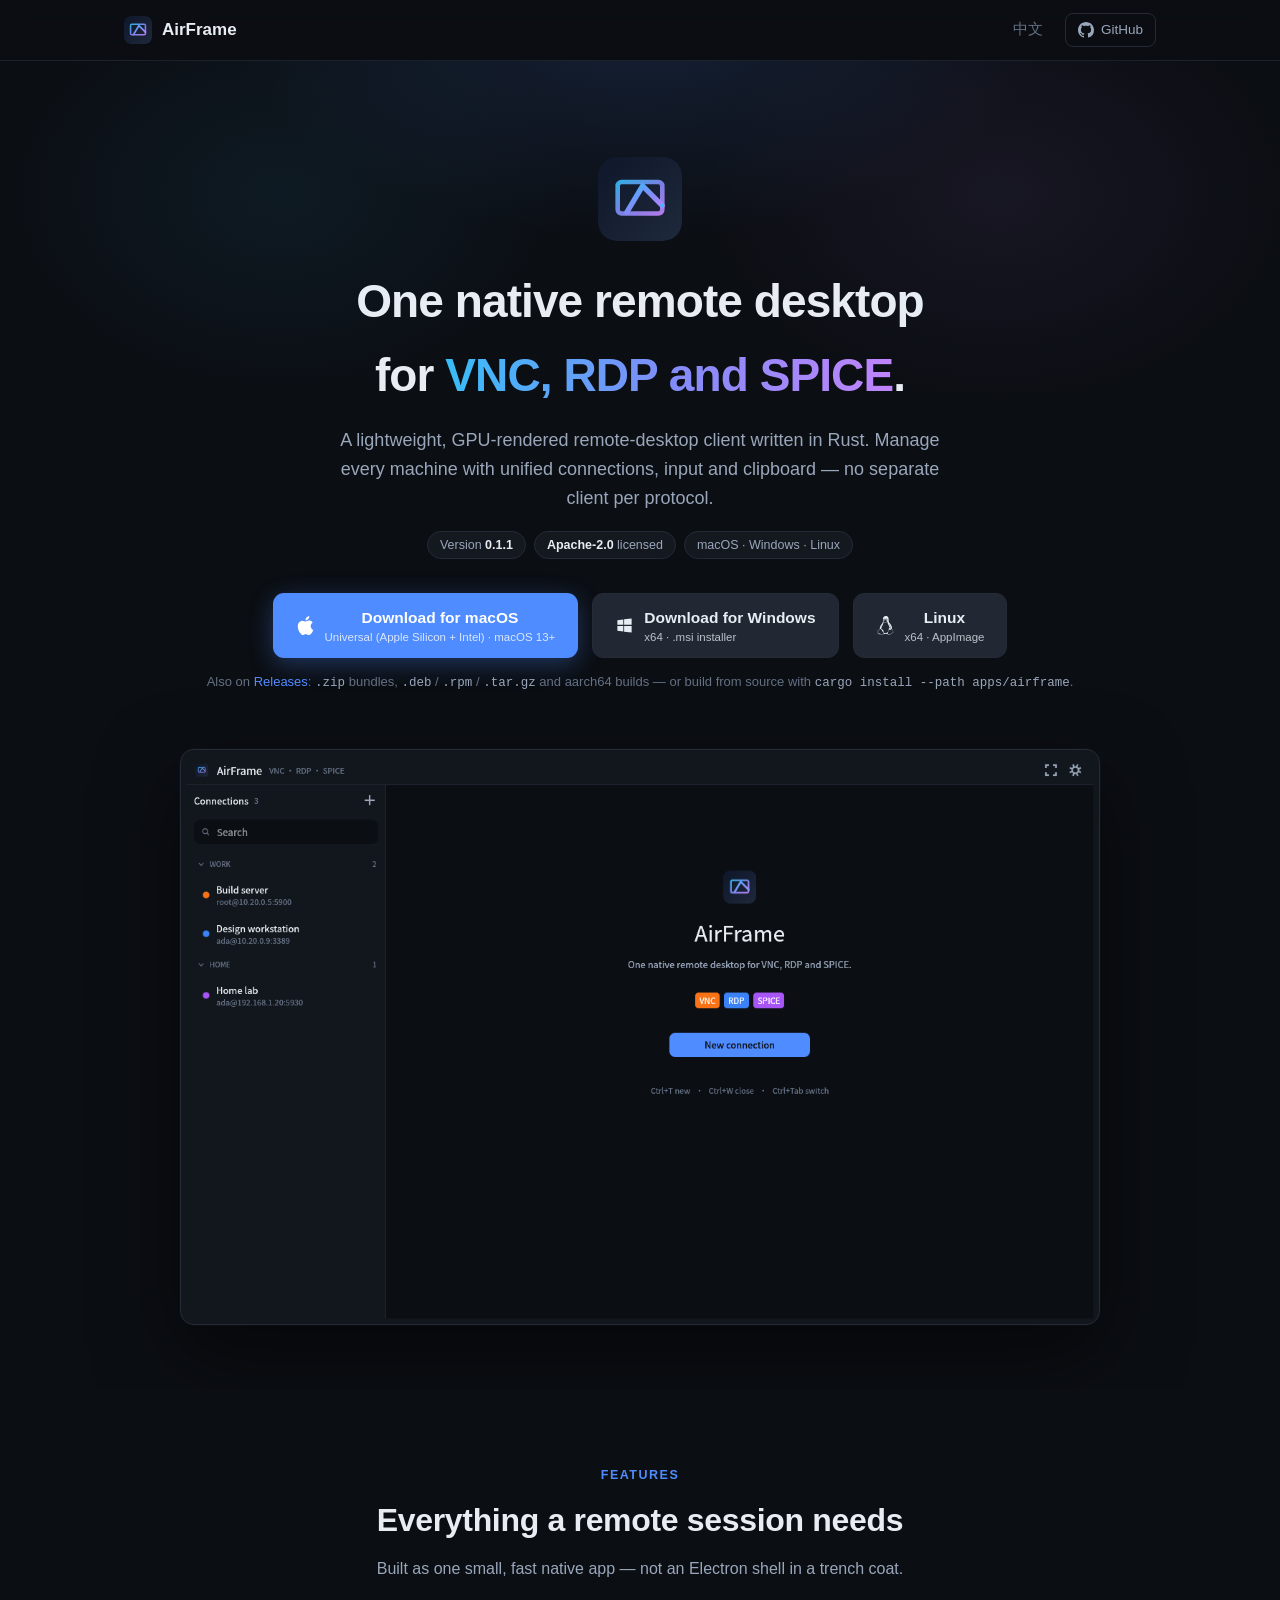
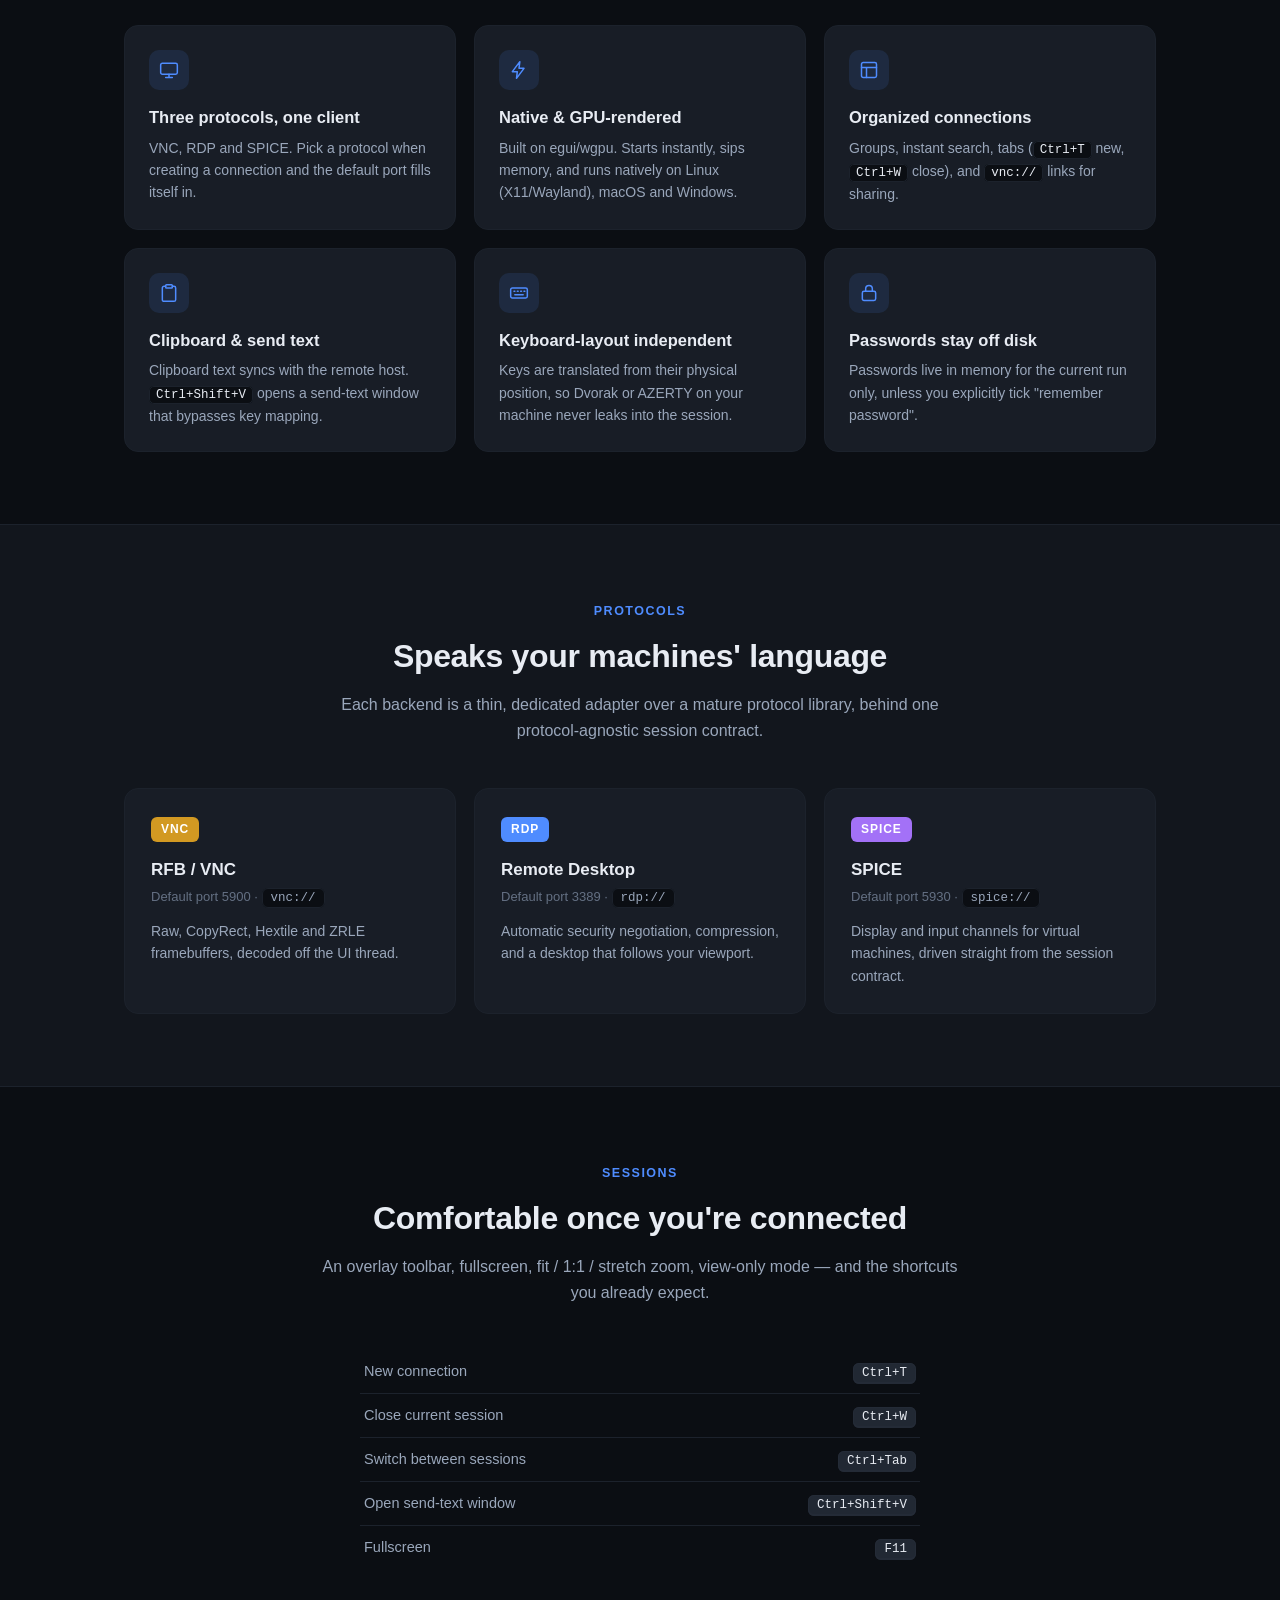
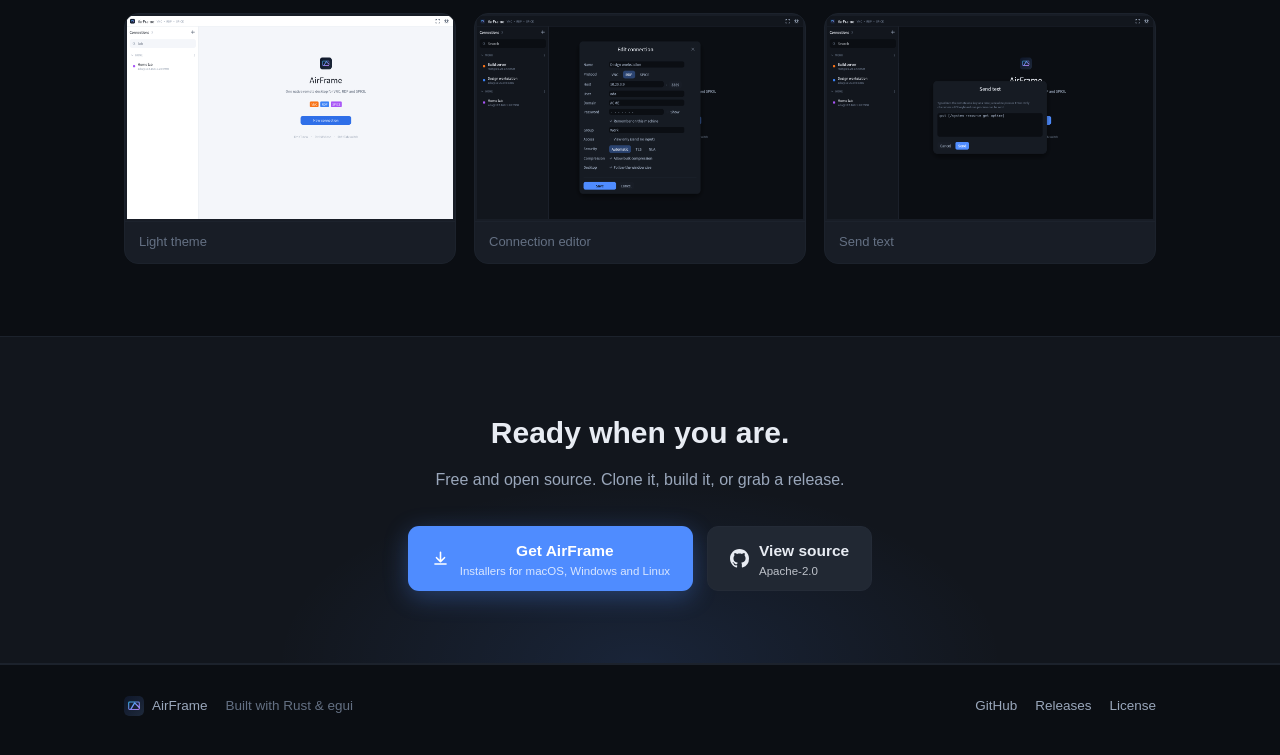
==== commit 726bb0fd: "Keep un-remembered passwords for the current run only" ====
--- a/website/index.html
+++ b/website/index.html
@@ -8,7 +8,7 @@
 
   <!-- Release maintenance: the direct-download buttons use
        .../releases/latest/download/AirFrame-<version>-<platform>-<arch>.<ext>
-       (e.g. AirFrame-0.1.0-macos-universal.dmg), which resolves to the
+       (e.g. AirFrame-0.1.1-macos-universal.dmg), which resolves to the
        newest release with a matching asset name. Bump the version in the
        button URLs when cutting a release, or point them at
        .../releases/latest instead. -->
@@ -46,21 +46,21 @@
         Manage every machine with unified connections, input and clipboard — no separate client per protocol.
       </p>
       <div class="badges">
-        <span class="badge">Version <b>0.1.0</b></span>
+        <span class="badge">Version <b>0.1.1</b></span>
         <span class="badge"><b>Apache-2.0</b> licensed</span>
         <span class="badge">macOS · Windows · Linux</span>
       </div>
 
       <div class="download" id="download">
-        <a class="btn btn-primary" href="https://github.com/yybit/airframe/releases/latest/download/AirFrame-0.1.0-macos-universal.dmg">
+        <a class="btn btn-primary" href="https://github.com/yybit/airframe/releases/latest/download/AirFrame-0.1.1-macos-universal.dmg">
           <svg viewBox="0 0 24 24" aria-hidden="true"><path d="M12.152 6.896c-.948 0-2.415-1.078-3.96-1.04-2.04.027-3.91 1.183-4.961 3.014-2.117 3.675-.546 9.103 1.519 12.09 1.013 1.454 2.208 3.09 3.792 3.039 1.52-.065 2.09-.987 3.935-.987 1.831 0 2.35.987 3.96.948 1.637-.026 2.676-1.48 3.676-2.948 1.156-1.688 1.636-3.325 1.662-3.415-.039-.013-3.182-1.221-3.22-4.857-.026-3.04 2.48-4.494 2.597-4.559-1.429-2.09-3.623-2.324-4.39-2.376-2-.156-3.675 1.09-4.61 1.09zM15.53 3.83c.843-1.012 1.4-2.427 1.245-3.83-1.207.052-2.662.805-3.532 1.818-.78.896-1.454 2.338-1.273 3.714 1.338.104 2.715-.688 3.559-1.701"/></svg>
           <span>Download for macOS<small>Universal (Apple Silicon + Intel) · macOS 13+</small></span>
         </a>
-        <a class="btn btn-secondary" href="https://github.com/yybit/airframe/releases/latest/download/AirFrame-0.1.0-windows-x64.msi">
+        <a class="btn btn-secondary" href="https://github.com/yybit/airframe/releases/latest/download/AirFrame-0.1.1-windows-x64.msi">
           <svg viewBox="0 0 24 24" aria-hidden="true"><path d="M3 5.5 10.5 4.4V11H3V5.5ZM3 12.5H10.5V19.6L3 18.5V12.5ZM11.5 12.5H21V20.9L11.5 19.75V12.5ZM11.5 4.25 21 3.1V11H11.5V4.25Z"/></svg>
           <span>Download for Windows<small>x64 · .msi installer</small></span>
         </a>
-        <a class="btn btn-secondary" href="https://github.com/yybit/airframe/releases/latest/download/AirFrame-0.1.0-linux-x86_64.AppImage">
+        <a class="btn btn-secondary" href="https://github.com/yybit/airframe/releases/latest/download/AirFrame-0.1.1-linux-x86_64.AppImage">
           <svg viewBox="0 0 24 24" aria-hidden="true"><path d="M12.504 0c-.155 0-.315.008-.48.021-4.226.333-3.105 4.807-3.17 6.298-.076 1.092-.3 1.953-1.05 3.02-.885 1.051-2.127 2.75-2.716 4.521-.278.832-.41 1.684-.287 2.489a.424.424 0 00-.11.135c-.26.268-.45.6-.663.839-.199.199-.485.267-.797.4-.313.136-.658.269-.864.68-.09.189-.136.394-.132.602 0 .199.027.4.055.536.058.399.116.728.04.97-.249.68-.28 1.145-.106 1.484.174.334.535.47.94.601.81.2 1.91.135 2.774.6.926.466 1.866.67 2.616.47.526-.116.97-.464 1.208-.946.587-.003 1.23-.269 2.26-.334.699-.058 1.574.267 2.577.2.025.134.063.198.114.333l.003.003c.391.778 1.113 1.132 1.884 1.071.771-.06 1.592-.536 2.257-1.306.631-.765 1.683-1.084 2.378-1.503.348-.199.629-.469.649-.853.023-.4-.2-.811-.714-1.376v-.097l-.003-.003c-.17-.2-.25-.535-.338-.926-.085-.401-.182-.786-.492-1.046h-.003c-.059-.054-.123-.067-.188-.135a.357.357 0 00-.19-.064c.431-1.278.264-2.55-.173-3.694-.533-1.41-1.465-2.638-2.175-3.483-.796-1.005-1.576-1.957-1.56-3.368.026-2.152.236-6.133-3.544-6.139zm.529 3.405h.013c.213 0 .396.062.584.198.19.135.33.332.438.533.105.259.158.459.166.724 0-.02.006-.04.006-.06v.105a.086.086 0 01-.004-.021l-.004-.024a1.807 1.807 0 01-.15.706.953.953 0 01-.213.335.71.71 0 00-.088-.042c-.104-.045-.198-.064-.284-.133a1.312 1.312 0 00-.22-.066c.05-.06.146-.133.183-.198.053-.128.082-.264.088-.402v-.02a1.21 1.21 0 00-.061-.4c-.045-.134-.101-.2-.183-.333-.084-.066-.167-.132-.267-.132h-.016c-.093 0-.176.03-.262.132a.8.8 0 00-.205.334 1.18 1.18 0 00-.09.4v.019c.002.089.008.179.02.267-.193-.067-.438-.135-.607-.202a1.635 1.635 0 01-.018-.2v-.02a1.772 1.772 0 01.15-.768c.082-.22.232-.406.43-.533a.985.985 0 01.594-.2zm-2.962.059h.036c.142 0 .27.048.399.135.146.129.264.288.344.465.09.199.14.4.153.667v.004c.007.134.006.2-.002.266v.08c-.03.007-.056.018-.083.024-.152.055-.274.135-.393.2.012-.09.013-.18.003-.267v-.015c-.012-.133-.04-.2-.082-.333a.613.613 0 00-.166-.267.248.248 0 00-.183-.064h-.021c-.071.006-.13.04-.186.132a.552.552 0 00-.12.27.944.944 0 00-.023.33v.015c.012.135.037.2.08.334.046.134.098.2.166.268.01.009.02.018.034.024-.07.057-.117.07-.176.136a.304.304 0 01-.131.068 2.62 2.62 0 01-.275-.402 1.772 1.772 0 01-.155-.667 1.759 1.759 0 01.08-.668 1.43 1.43 0 01.283-.535c.128-.133.26-.2.418-.2zm1.37 1.706c.332 0 .733.065 1.216.399.293.2.523.269 1.052.468h.003c.255.136.405.266.478.399v-.131a.571.571 0 01.016.47c-.123.31-.516.643-1.063.842v.002c-.268.135-.501.333-.775.465-.276.135-.588.292-1.012.267a1.139 1.139 0 01-.448-.067 3.566 3.566 0 01-.322-.198c-.195-.135-.363-.332-.612-.465v-.005h-.005c-.4-.246-.616-.512-.686-.71-.07-.268-.005-.47.193-.6.224-.135.38-.271.483-.336.104-.074.143-.102.176-.131h.002v-.003c.169-.202.436-.47.839-.601.139-.036.294-.065.466-.065zm2.8 2.142c.358 1.417 1.196 3.475 1.735 4.473.286.534.855 1.659 1.102 3.024.156-.005.33.018.513.064.646-1.671-.546-3.467-1.089-3.966-.22-.2-.232-.335-.123-.335.59.534 1.365 1.572 1.646 2.757.13.535.16 1.104.021 1.67.067.028.135.06.205.067 1.032.534 1.413.938 1.23 1.537v-.043c-.06-.003-.12 0-.18 0h-.016c.151-.467-.182-.825-1.065-1.224-.915-.4-1.646-.336-1.77.465-.008.043-.013.066-.018.135-.068.023-.139.053-.209.064-.43.268-.662.669-.793 1.187-.13.533-.17 1.156-.205 1.869v.003c-.02.334-.17.838-.319 1.35-1.5 1.072-3.58 1.538-5.348.334a2.645 2.645 0 00-.402-.533 1.45 1.45 0 00-.275-.333c.182 0 .338-.03.465-.067a.615.615 0 00.314-.334c.108-.267 0-.697-.345-1.163-.345-.467-.931-.995-1.788-1.521-.63-.4-.986-.87-1.15-1.396-.165-.534-.143-1.085-.015-1.645.245-1.07.873-2.11 1.274-2.763.107-.065.037.135-.408.974-.396.751-1.14 2.497-.122 3.854a8.123 8.123 0 01.647-2.876c.564-1.278 1.743-3.504 1.836-5.268.048.036.217.135.289.202.218.133.38.333.59.465.21.201.477.335.876.335.039.003.075.006.11.006.412 0 .73-.134.997-.268.29-.134.52-.334.74-.4h.005c.467-.135.835-.402 1.044-.7zm2.185 8.958c.037.6.343 1.245.882 1.377.588.134 1.434-.333 1.791-.765l.211-.01c.315-.007.577.01.847.268l.003.003c.208.199.305.53.391.876.085.4.154.78.409 1.066.486.527.645.906.636 1.14l.003-.007v.018l-.003-.012c-.015.262-.185.396-.498.595-.63.401-1.746.712-2.457 1.57-.618.737-1.37 1.14-2.036 1.191-.664.053-1.237-.2-1.574-.898l-.005-.003c-.21-.4-.12-1.025.056-1.69.176-.668.428-1.344.463-1.897.037-.714.076-1.335.195-1.814.12-.465.308-.797.641-.984l.045-.022zm-10.814.049h.01c.053 0 .105.005.157.014.376.055.706.333 1.023.752l.91 1.664.003.003c.243.533.754 1.064 1.189 1.637.434.598.77 1.131.729 1.57v.006c-.057.744-.48 1.148-1.125 1.294-.645.135-1.52.002-2.395-.464-.968-.536-2.118-.469-2.857-.602-.369-.066-.61-.2-.723-.4-.11-.2-.113-.602.123-1.23v-.004l.002-.003c.117-.334.03-.752-.027-1.118-.055-.401-.083-.71.043-.94.16-.334.396-.4.69-.533.294-.135.64-.202.915-.47h.002v-.002c.256-.268.445-.601.668-.838.19-.201.38-.336.663-.336zm7.159-9.074c-.435.201-.945.535-1.488.535-.542 0-.97-.267-1.28-.466-.154-.134-.28-.268-.373-.335-.164-.134-.144-.333-.074-.333.109.016.129.134.199.2.096.066.215.2.36.333.292.2.68.467 1.167.467.485 0 1.053-.267 1.398-.466.195-.135.445-.334.648-.467.156-.136.149-.267.279-.267.128.016.034.134-.147.332a8.097 8.097 0 01-.69.468zm-1.082-1.583V5.64c-.006-.02.013-.042.029-.05.074-.043.18-.027.26.004.063 0 .16.067.15.135-.006.049-.085.066-.135.066-.055 0-.092-.043-.141-.068-.052-.018-.146-.008-.163-.065zm-.551 0c-.02.058-.113.049-.166.066-.047.025-.086.068-.14.068-.05 0-.13-.02-.136-.068-.01-.066.088-.133.15-.133.08-.031.184-.047.259-.005.019.009.036.03.03.05v.02h.003z"/></svg>
           <span>Linux<small>x64 · AppImage</small></span>
         </a>
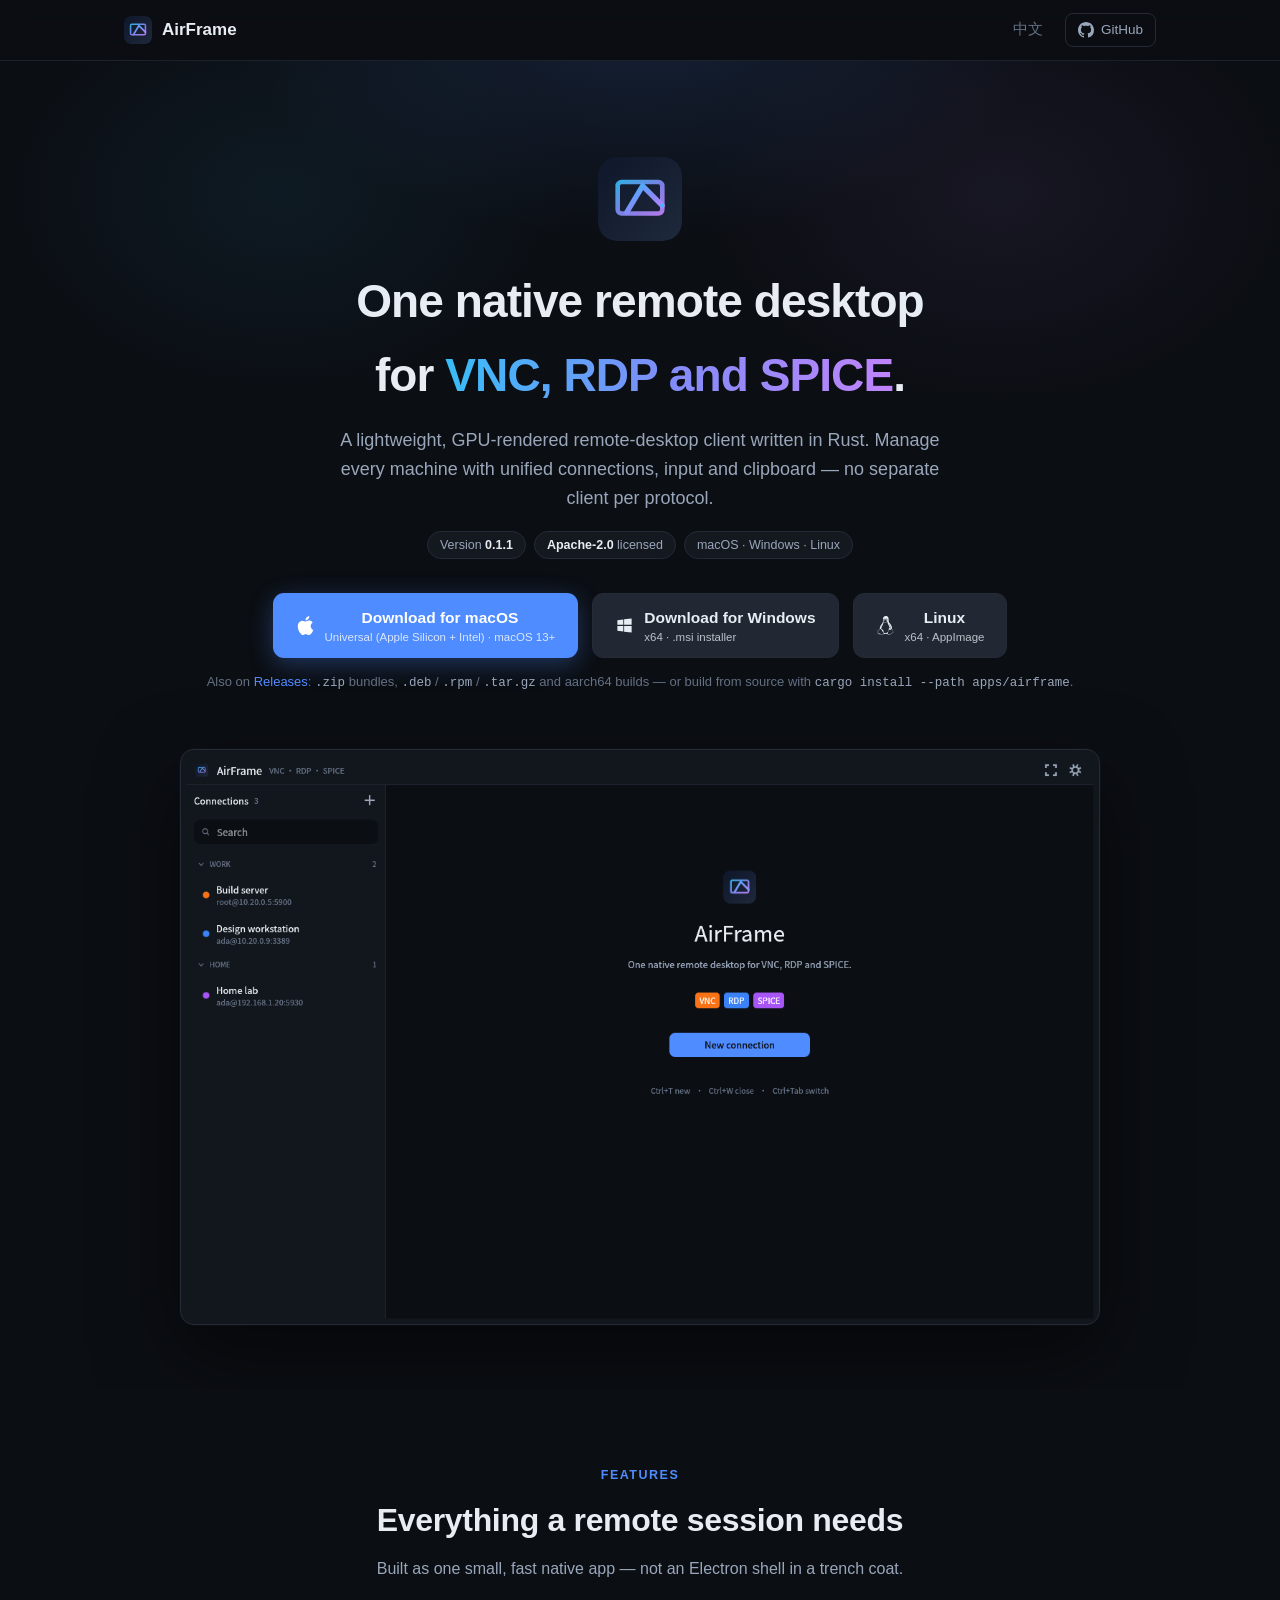
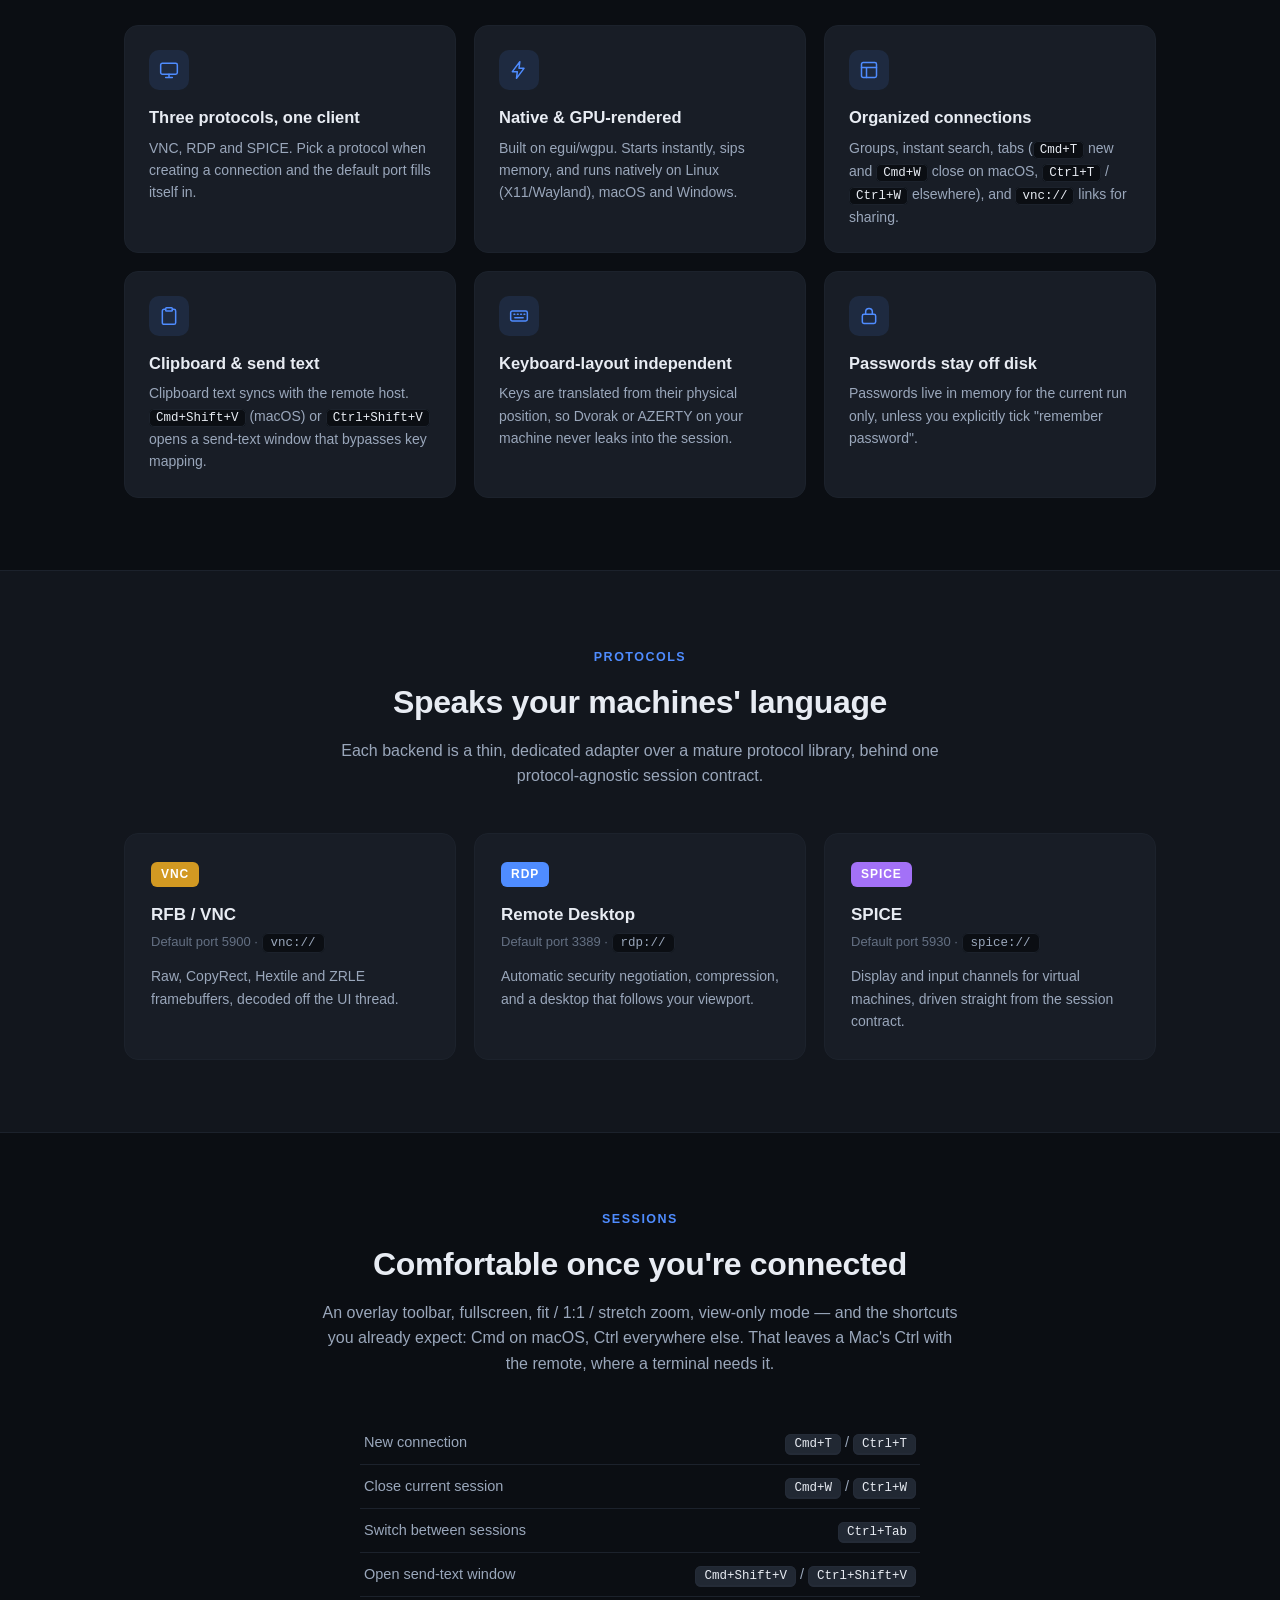
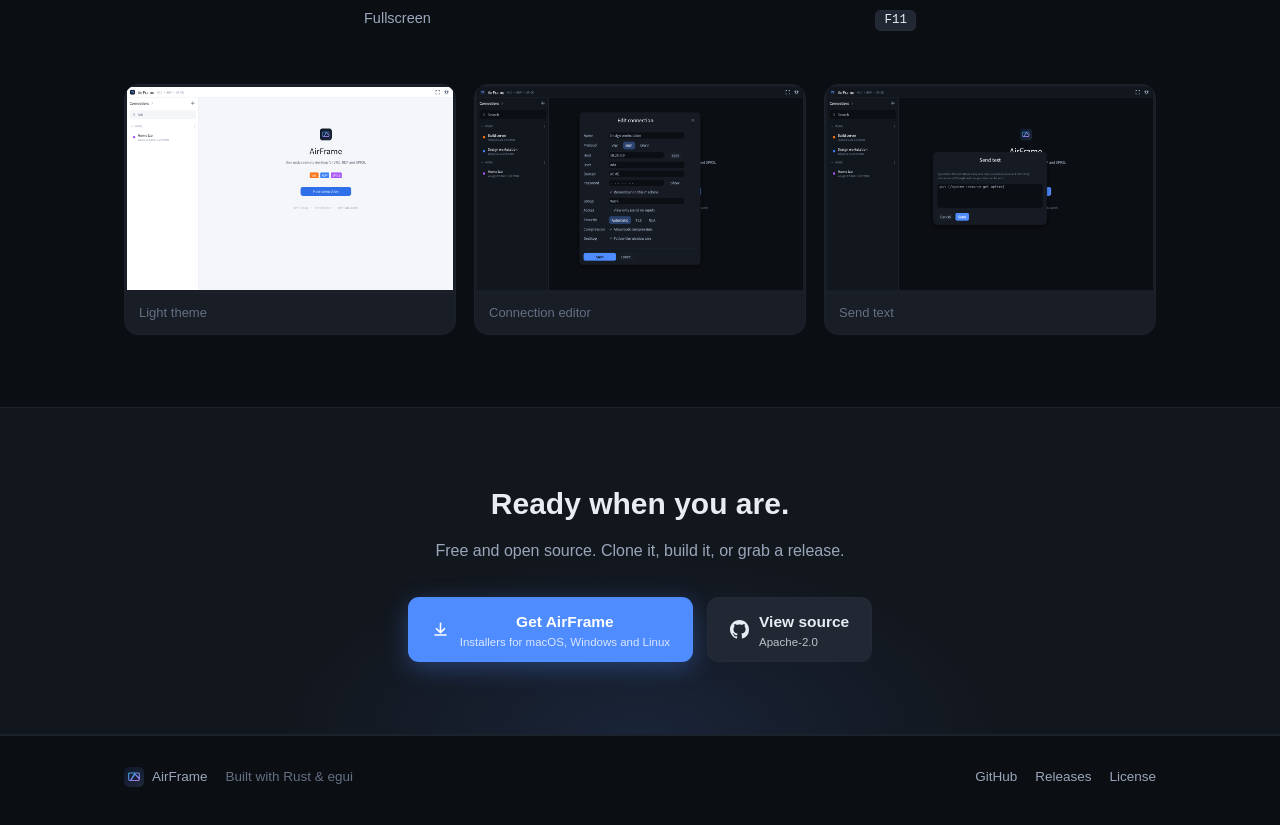
==== commit 76ec5efa: "Give Ctrl back to the remote and add a Makefile for packaging The app's own chords now use the platf" ====
--- a/website/index.html
+++ b/website/index.html
@@ -97,12 +97,12 @@
         <div class="card">
           <div class="icon"><svg viewBox="0 0 24 24"><rect x="3" y="3" width="18" height="18" rx="2"/><path d="M3 9h18M9 21V9"/></svg></div>
           <h3>Organized connections</h3>
-          <p>Groups, instant search, tabs (<code>Ctrl+T</code> new, <code>Ctrl+W</code> close), and <code>vnc://</code> links for sharing.</p>
+          <p>Groups, instant search, tabs (<code>Cmd+T</code> new and <code>Cmd+W</code> close on macOS, <code>Ctrl+T</code> / <code>Ctrl+W</code> elsewhere), and <code>vnc://</code> links for sharing.</p>
         </div>
         <div class="card">
           <div class="icon"><svg viewBox="0 0 24 24"><rect x="8" y="2" width="8" height="4" rx="1"/><path d="M16 4h2a2 2 0 0 1 2 2v14a2 2 0 0 1-2 2H6a2 2 0 0 1-2-2V6a2 2 0 0 1 2-2h2"/></svg></div>
           <h3>Clipboard &amp; send text</h3>
-          <p>Clipboard text syncs with the remote host. <code>Ctrl+Shift+V</code> opens a send-text window that bypasses key mapping.</p>
+          <p>Clipboard text syncs with the remote host. <code>Cmd+Shift+V</code> (macOS) or <code>Ctrl+Shift+V</code> opens a send-text window that bypasses key mapping.</p>
         </div>
         <div class="card">
           <div class="icon"><svg viewBox="0 0 24 24"><rect x="2" y="6" width="20" height="12" rx="2"/><path d="M6 10h1M10 10h1M14 10h1M18 10h1M7 14h10"/></svg></div>
@@ -153,14 +153,14 @@
       <div class="section-head">
         <span class="eyebrow">Sessions</span>
         <h2>Comfortable once you're connected</h2>
-        <p>An overlay toolbar, fullscreen, fit / 1:1 / stretch zoom, view-only mode — and the shortcuts you already expect.</p>
+        <p>An overlay toolbar, fullscreen, fit / 1:1 / stretch zoom, view-only mode — and the shortcuts you already expect: Cmd on macOS, Ctrl everywhere else. That leaves a Mac's Ctrl with the remote, where a terminal needs it.</p>
       </div>
       <div class="shortcuts">
         <table>
-          <tr><td>New connection</td><td><kbd>Ctrl+T</kbd></td></tr>
-          <tr><td>Close current session</td><td><kbd>Ctrl+W</kbd></td></tr>
+          <tr><td>New connection</td><td><kbd>Cmd+T</kbd> / <kbd>Ctrl+T</kbd></td></tr>
+          <tr><td>Close current session</td><td><kbd>Cmd+W</kbd> / <kbd>Ctrl+W</kbd></td></tr>
           <tr><td>Switch between sessions</td><td><kbd>Ctrl+Tab</kbd></td></tr>
-          <tr><td>Open send-text window</td><td><kbd>Ctrl+Shift+V</kbd></td></tr>
+          <tr><td>Open send-text window</td><td><kbd>Cmd+Shift+V</kbd> / <kbd>Ctrl+Shift+V</kbd></td></tr>
           <tr><td>Fullscreen</td><td><kbd>F11</kbd></td></tr>
         </table>
       </div>
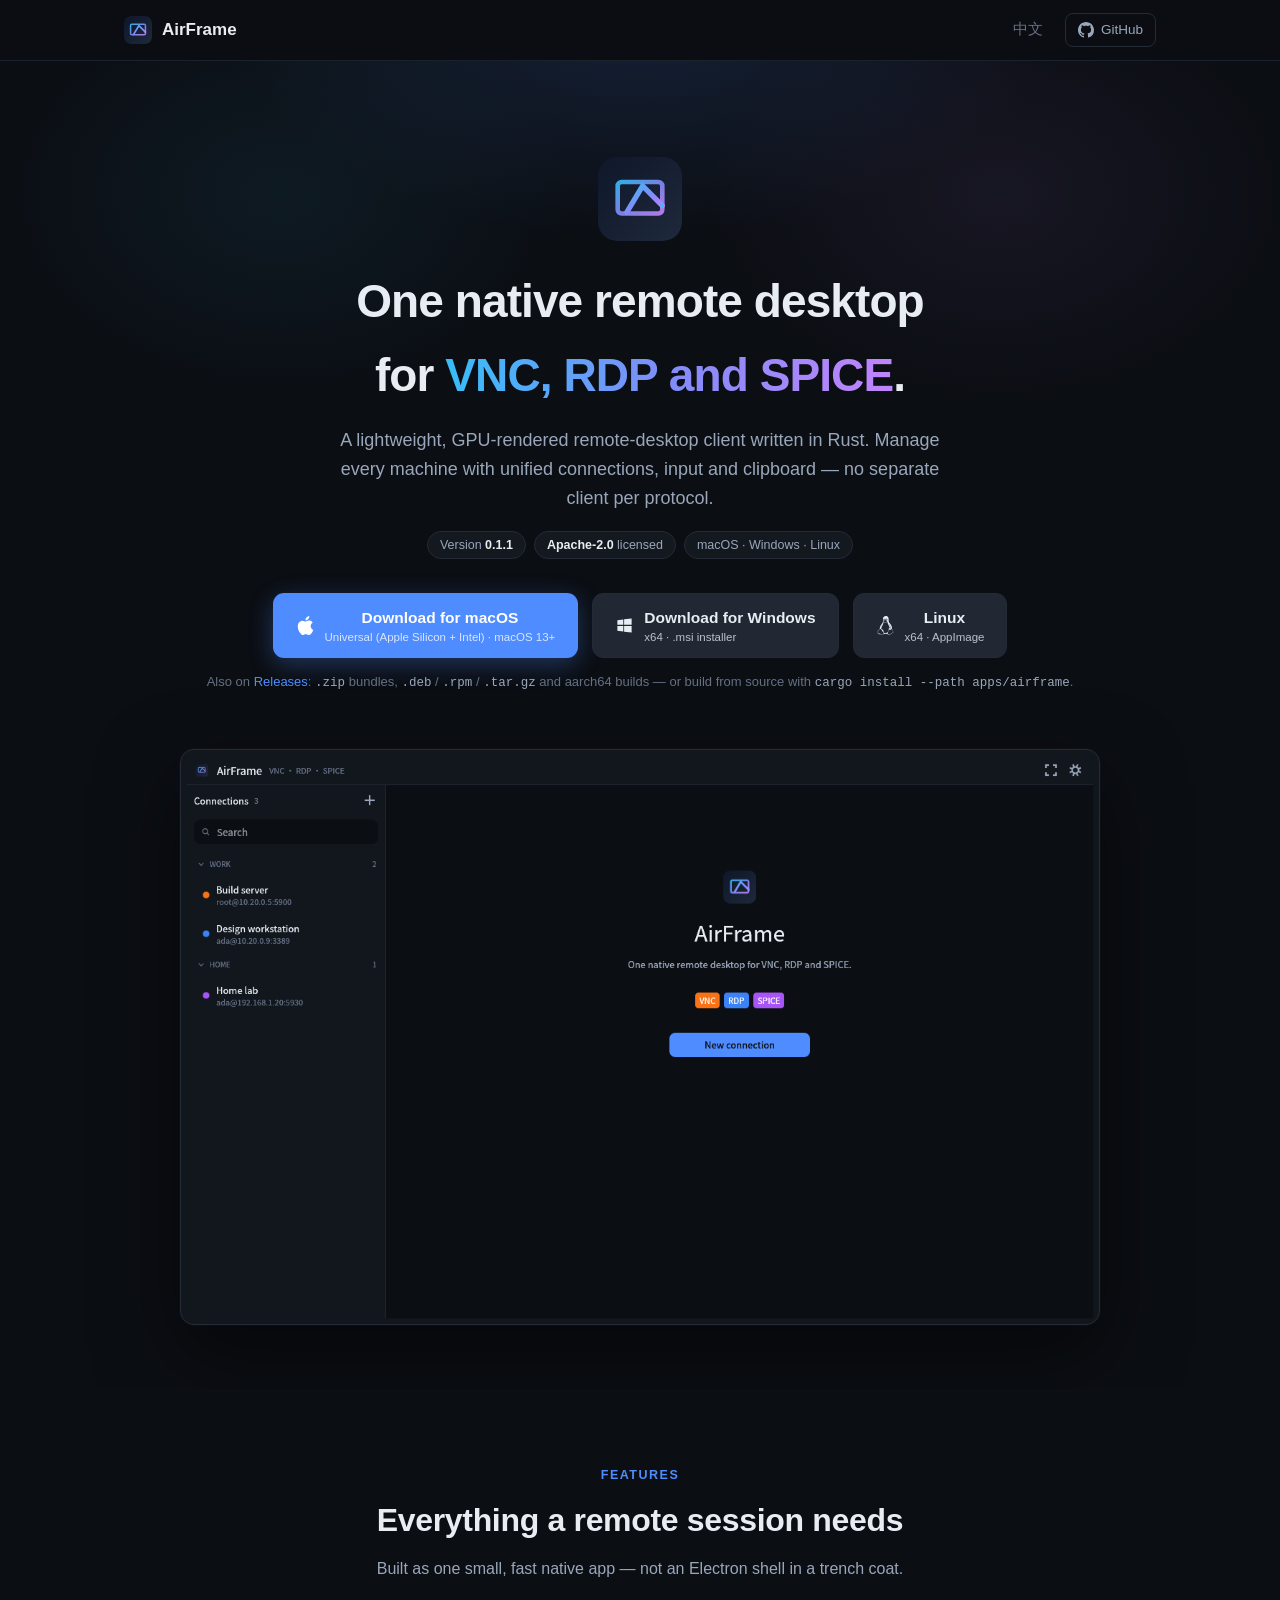
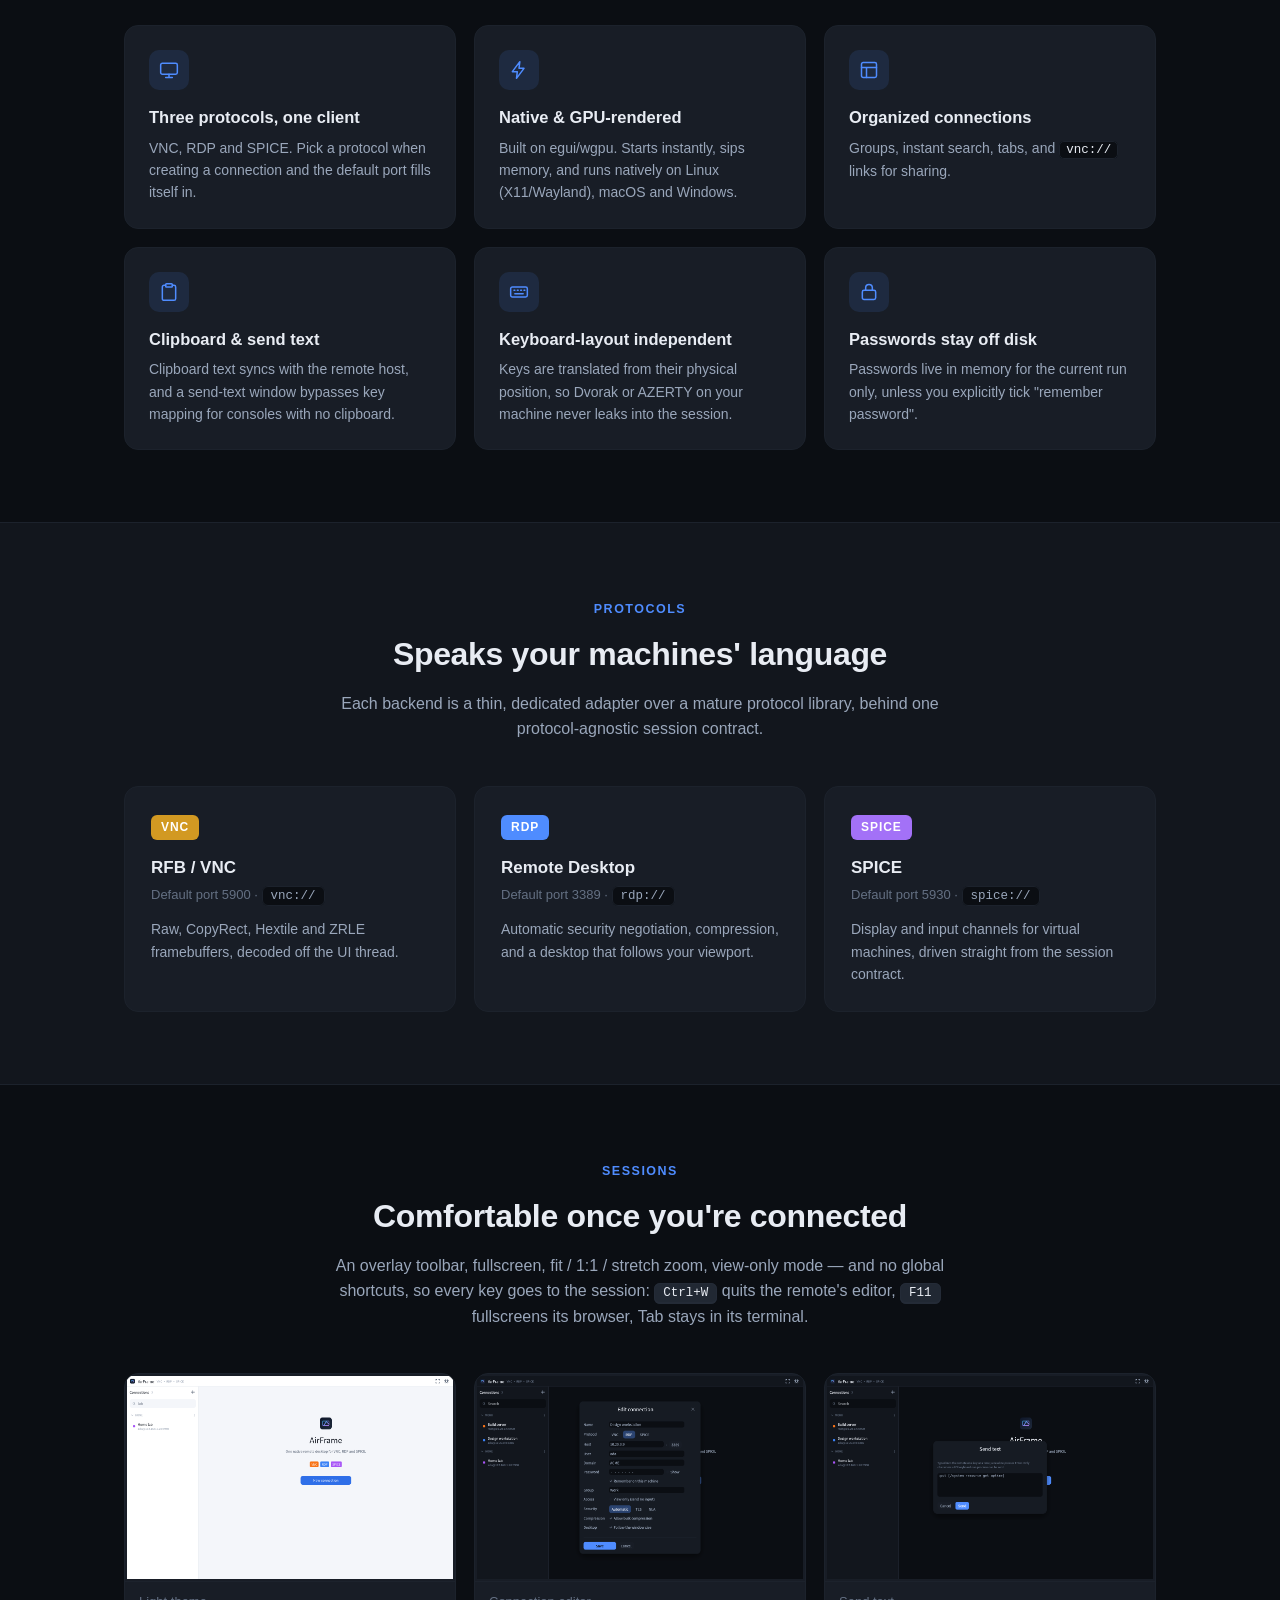
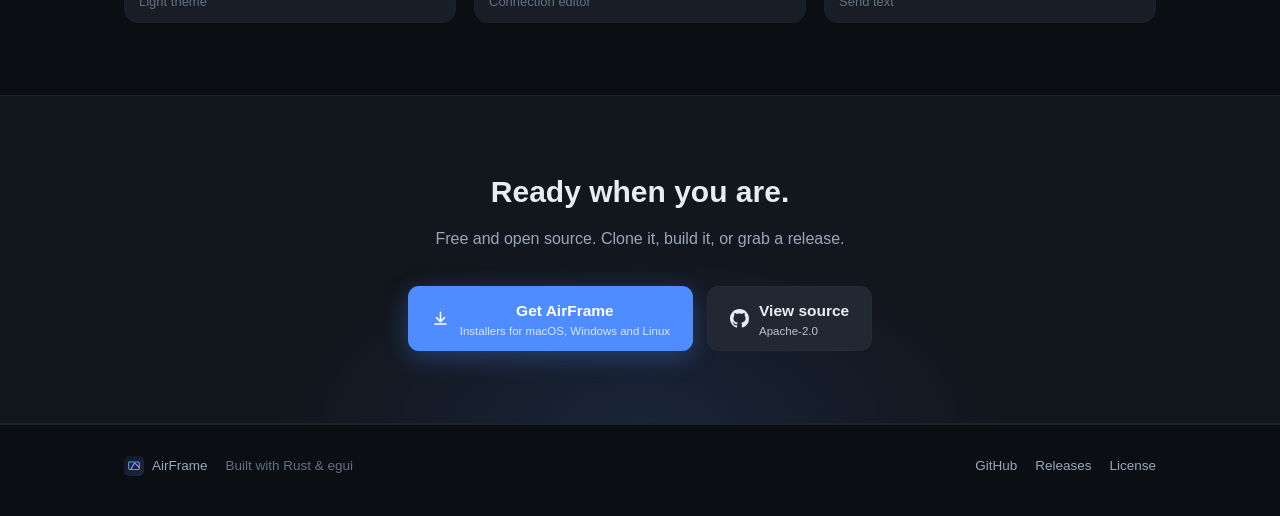
==== commit bad254fa: "Hand the whole keyboard to the remote The app's chords followed the platform command key, but on Win" ====
--- a/website/index.html
+++ b/website/index.html
@@ -97,12 +97,12 @@
         <div class="card">
           <div class="icon"><svg viewBox="0 0 24 24"><rect x="3" y="3" width="18" height="18" rx="2"/><path d="M3 9h18M9 21V9"/></svg></div>
           <h3>Organized connections</h3>
-          <p>Groups, instant search, tabs (<code>Cmd+T</code> new and <code>Cmd+W</code> close on macOS, <code>Ctrl+T</code> / <code>Ctrl+W</code> elsewhere), and <code>vnc://</code> links for sharing.</p>
+          <p>Groups, instant search, tabs, and <code>vnc://</code> links for sharing.</p>
         </div>
         <div class="card">
           <div class="icon"><svg viewBox="0 0 24 24"><rect x="8" y="2" width="8" height="4" rx="1"/><path d="M16 4h2a2 2 0 0 1 2 2v14a2 2 0 0 1-2 2H6a2 2 0 0 1-2-2V6a2 2 0 0 1 2-2h2"/></svg></div>
           <h3>Clipboard &amp; send text</h3>
-          <p>Clipboard text syncs with the remote host. <code>Cmd+Shift+V</code> (macOS) or <code>Ctrl+Shift+V</code> opens a send-text window that bypasses key mapping.</p>
+          <p>Clipboard text syncs with the remote host, and a send-text window bypasses key mapping for consoles with no clipboard.</p>
         </div>
         <div class="card">
           <div class="icon"><svg viewBox="0 0 24 24"><rect x="2" y="6" width="20" height="12" rx="2"/><path d="M6 10h1M10 10h1M14 10h1M18 10h1M7 14h10"/></svg></div>
@@ -153,16 +153,7 @@
       <div class="section-head">
         <span class="eyebrow">Sessions</span>
         <h2>Comfortable once you're connected</h2>
-        <p>An overlay toolbar, fullscreen, fit / 1:1 / stretch zoom, view-only mode — and the shortcuts you already expect: Cmd on macOS, Ctrl everywhere else. That leaves a Mac's Ctrl with the remote, where a terminal needs it.</p>
-      </div>
-      <div class="shortcuts">
-        <table>
-          <tr><td>New connection</td><td><kbd>Cmd+T</kbd> / <kbd>Ctrl+T</kbd></td></tr>
-          <tr><td>Close current session</td><td><kbd>Cmd+W</kbd> / <kbd>Ctrl+W</kbd></td></tr>
-          <tr><td>Switch between sessions</td><td><kbd>Ctrl+Tab</kbd></td></tr>
-          <tr><td>Open send-text window</td><td><kbd>Cmd+Shift+V</kbd> / <kbd>Ctrl+Shift+V</kbd></td></tr>
-          <tr><td>Fullscreen</td><td><kbd>F11</kbd></td></tr>
-        </table>
+        <p>An overlay toolbar, fullscreen, fit / 1:1 / stretch zoom, view-only mode — and no global shortcuts, so every key goes to the session: <kbd>Ctrl+W</kbd> quits the remote's editor, <kbd>F11</kbd> fullscreens its browser, Tab stays in its terminal.</p>
       </div>
       <div class="gallery" style="margin-top: 44px;">
         <figure><img src="assets/app-light.png" alt="Connection list in light theme" /><figcaption>Light theme</figcaption></figure>
--- a/website/styles.css
+++ b/website/styles.css
@@ -165,13 +165,6 @@
 .proto p { color: var(--text-dim); font-size: 14px; }
 .proto .scheme { font-family: var(--mono); font-size: 12.5px; color: var(--text-dim); background: var(--bg); border: 1px solid var(--border-soft); border-radius: 6px; padding: 2px 8px; }
 
-/* shortcuts */
-
-.shortcuts { max-width: 560px; margin: 0 auto; }
-.shortcuts table { width: 100%; border-collapse: collapse; font-size: 14.5px; }
-.shortcuts td { padding: 10px 4px; border-bottom: 1px solid var(--border-soft); color: var(--text-dim); }
-.shortcuts tr:last-child td { border-bottom: none; }
-.shortcuts td:last-child { text-align: right; }
 kbd {
   font-family: var(--mono); font-size: 12.5px; color: var(--text);
   background: var(--panel-raised); border: 1px solid var(--border); border-bottom-width: 2px;
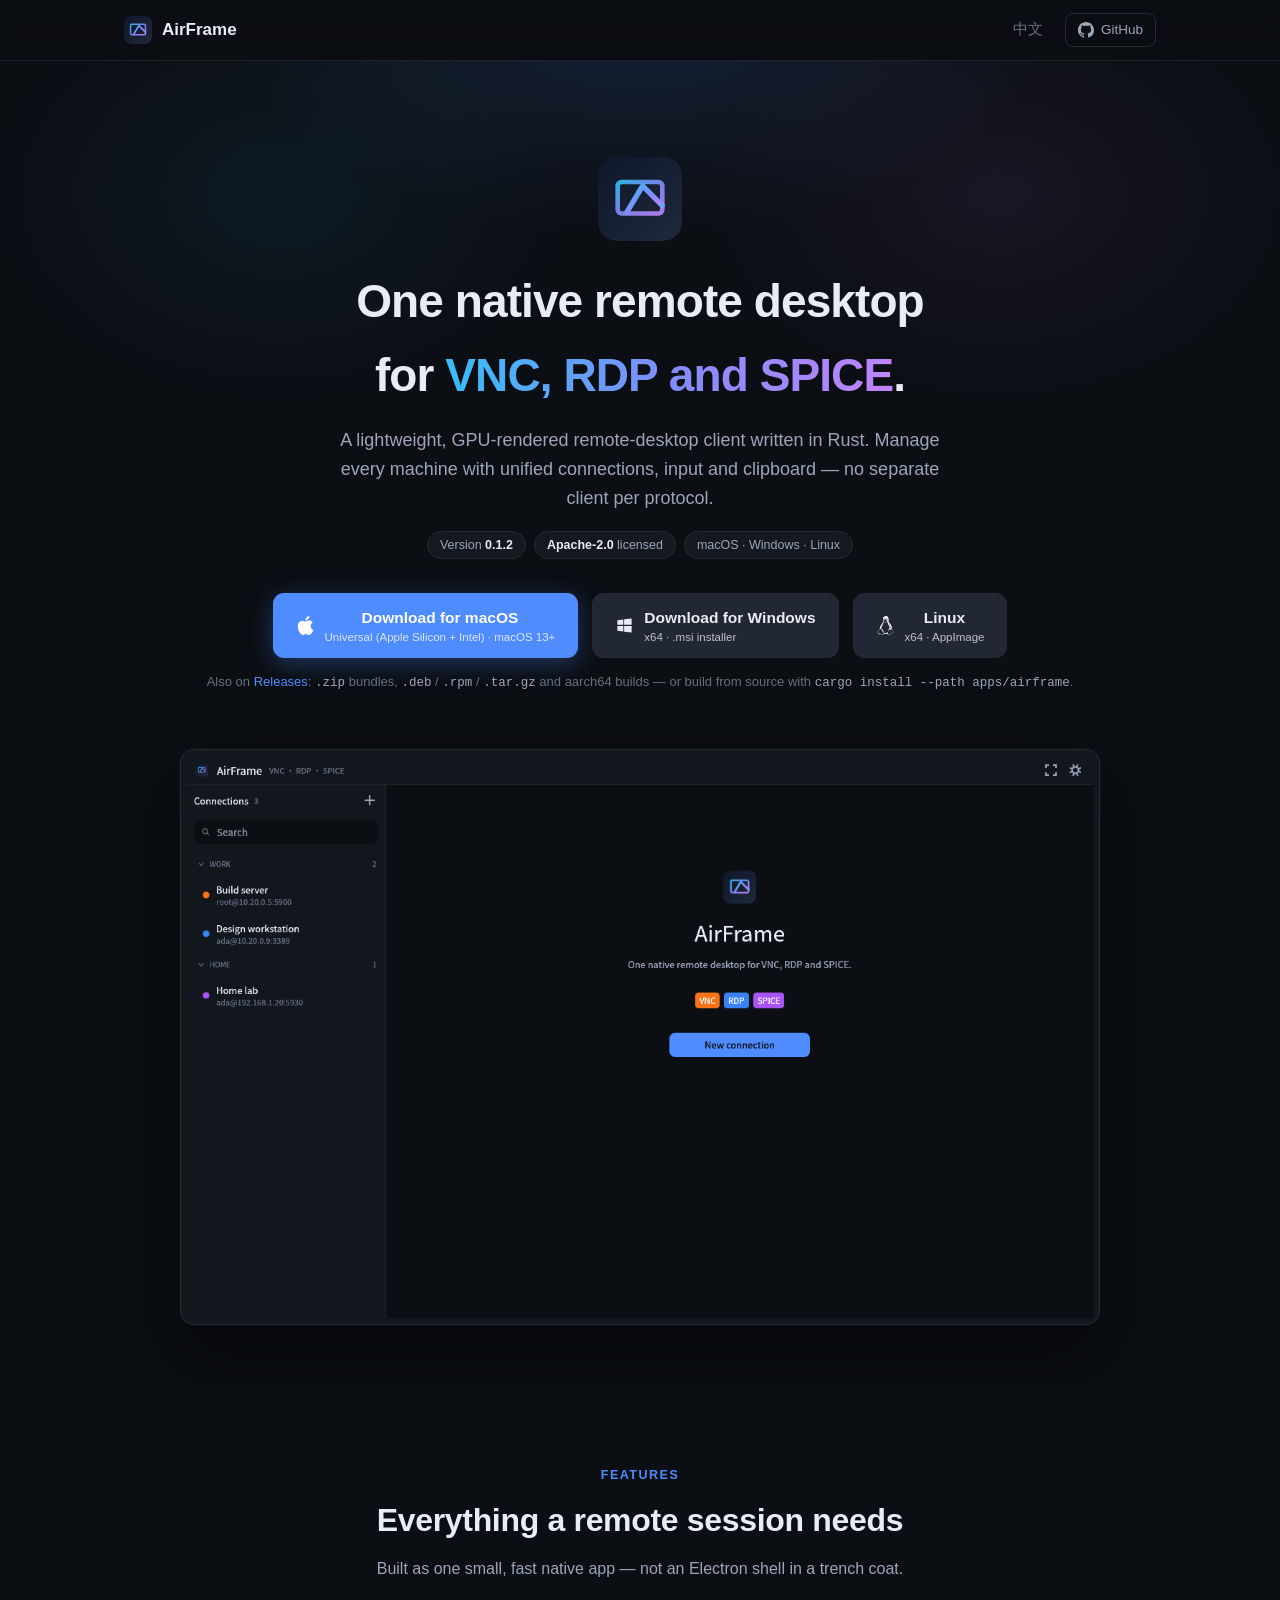
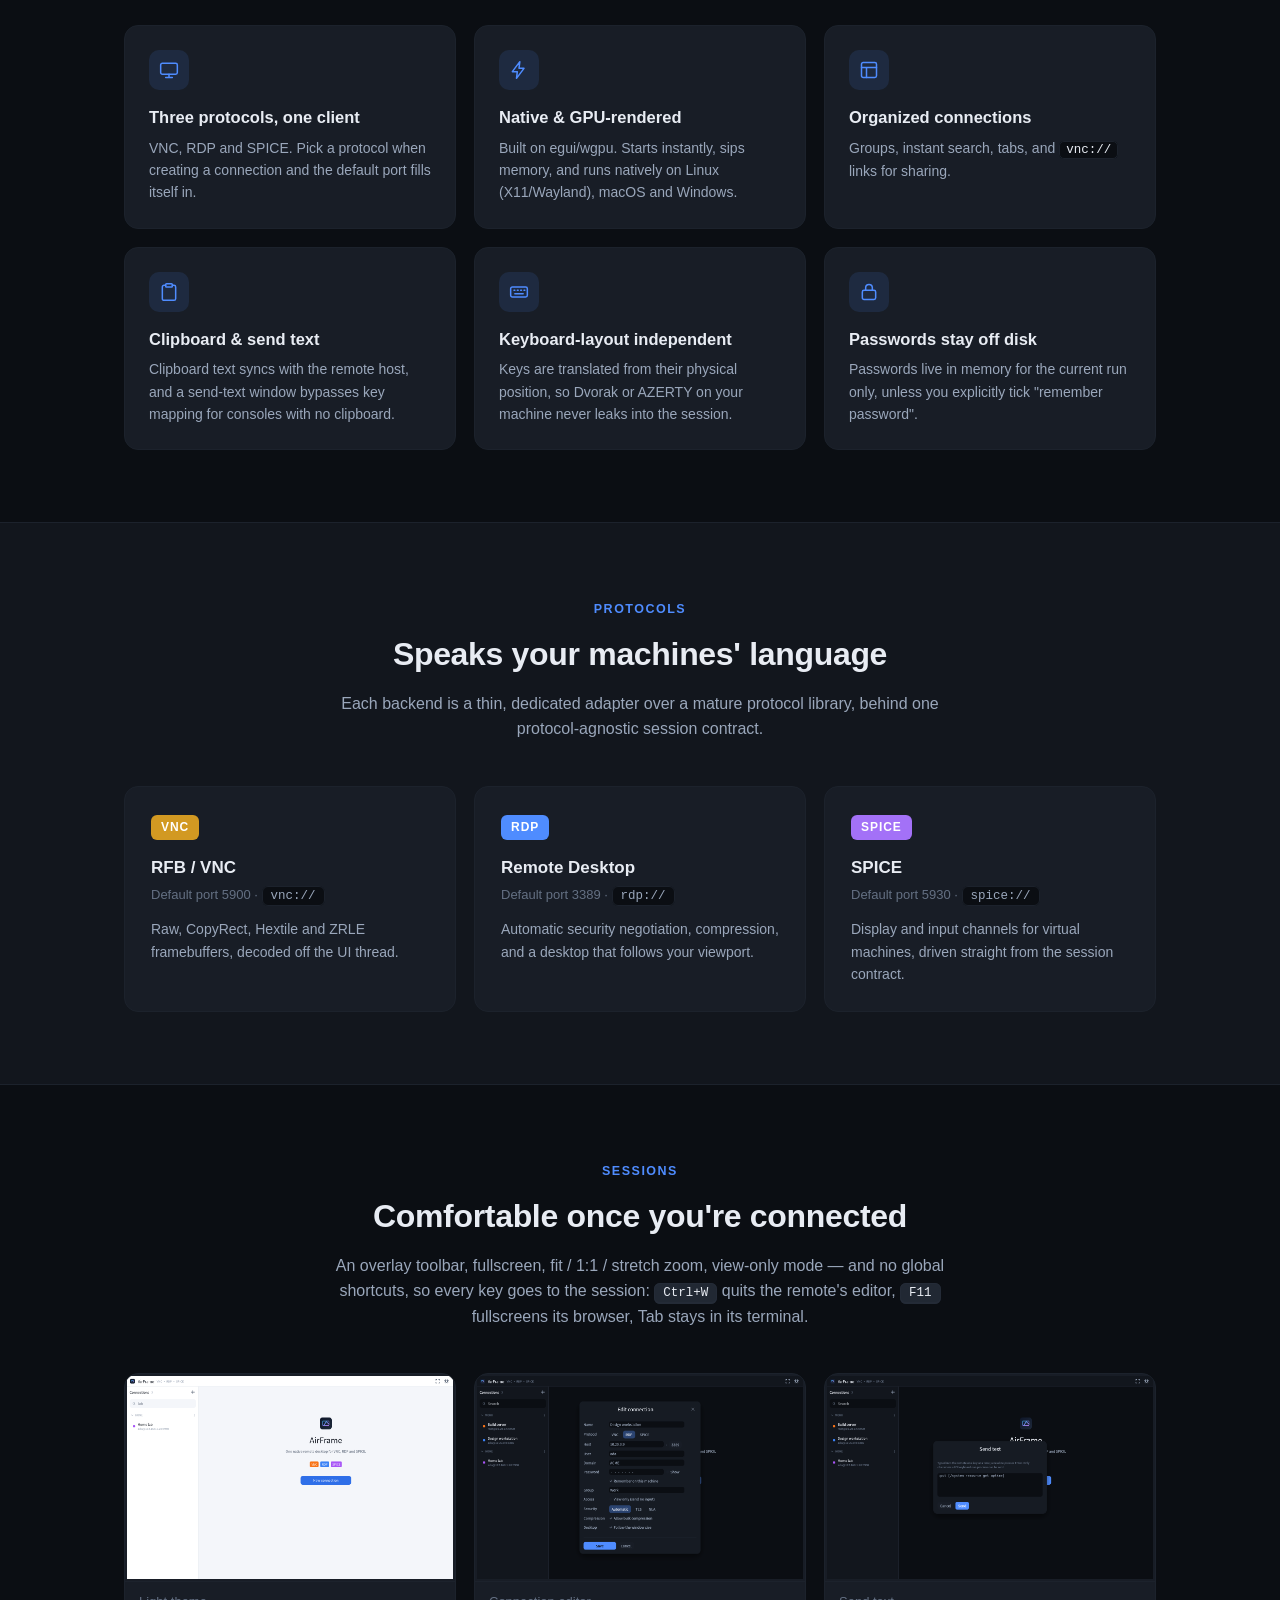
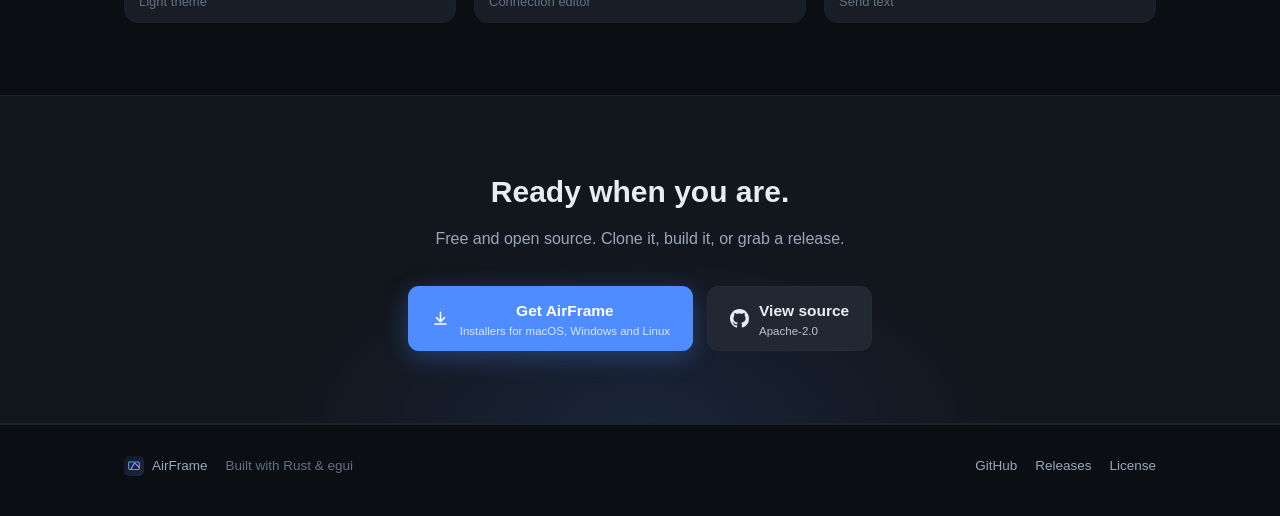
==== commit 848be9f2: "Ship the experimental Android port as 0.1.2 The app's window, store and run loop move into a library" ====
--- a/website/index.html
+++ b/website/index.html
@@ -8,7 +8,7 @@
 
   <!-- Release maintenance: the direct-download buttons use
        .../releases/latest/download/AirFrame-<version>-<platform>-<arch>.<ext>
-       (e.g. AirFrame-0.1.1-macos-universal.dmg), which resolves to the
+       (e.g. AirFrame-0.1.2-macos-universal.dmg), which resolves to the
        newest release with a matching asset name. Bump the version in the
        button URLs when cutting a release, or point them at
        .../releases/latest instead. -->
@@ -46,21 +46,21 @@
         Manage every machine with unified connections, input and clipboard — no separate client per protocol.
       </p>
       <div class="badges">
-        <span class="badge">Version <b>0.1.1</b></span>
+        <span class="badge">Version <b>0.1.2</b></span>
         <span class="badge"><b>Apache-2.0</b> licensed</span>
         <span class="badge">macOS · Windows · Linux</span>
       </div>
 
       <div class="download" id="download">
-        <a class="btn btn-primary" href="https://github.com/yybit/airframe/releases/latest/download/AirFrame-0.1.1-macos-universal.dmg">
+        <a class="btn btn-primary" href="https://github.com/yybit/airframe/releases/latest/download/AirFrame-0.1.2-macos-universal.dmg">
           <svg viewBox="0 0 24 24" aria-hidden="true"><path d="M12.152 6.896c-.948 0-2.415-1.078-3.96-1.04-2.04.027-3.91 1.183-4.961 3.014-2.117 3.675-.546 9.103 1.519 12.09 1.013 1.454 2.208 3.09 3.792 3.039 1.52-.065 2.09-.987 3.935-.987 1.831 0 2.35.987 3.96.948 1.637-.026 2.676-1.48 3.676-2.948 1.156-1.688 1.636-3.325 1.662-3.415-.039-.013-3.182-1.221-3.22-4.857-.026-3.04 2.48-4.494 2.597-4.559-1.429-2.09-3.623-2.324-4.39-2.376-2-.156-3.675 1.09-4.61 1.09zM15.53 3.83c.843-1.012 1.4-2.427 1.245-3.83-1.207.052-2.662.805-3.532 1.818-.78.896-1.454 2.338-1.273 3.714 1.338.104 2.715-.688 3.559-1.701"/></svg>
           <span>Download for macOS<small>Universal (Apple Silicon + Intel) · macOS 13+</small></span>
         </a>
-        <a class="btn btn-secondary" href="https://github.com/yybit/airframe/releases/latest/download/AirFrame-0.1.1-windows-x64.msi">
+        <a class="btn btn-secondary" href="https://github.com/yybit/airframe/releases/latest/download/AirFrame-0.1.2-windows-x64.msi">
           <svg viewBox="0 0 24 24" aria-hidden="true"><path d="M3 5.5 10.5 4.4V11H3V5.5ZM3 12.5H10.5V19.6L3 18.5V12.5ZM11.5 12.5H21V20.9L11.5 19.75V12.5ZM11.5 4.25 21 3.1V11H11.5V4.25Z"/></svg>
           <span>Download for Windows<small>x64 · .msi installer</small></span>
         </a>
-        <a class="btn btn-secondary" href="https://github.com/yybit/airframe/releases/latest/download/AirFrame-0.1.1-linux-x86_64.AppImage">
+        <a class="btn btn-secondary" href="https://github.com/yybit/airframe/releases/latest/download/AirFrame-0.1.2-linux-x86_64.AppImage">
           <svg viewBox="0 0 24 24" aria-hidden="true"><path d="M12.504 0c-.155 0-.315.008-.48.021-4.226.333-3.105 4.807-3.17 6.298-.076 1.092-.3 1.953-1.05 3.02-.885 1.051-2.127 2.75-2.716 4.521-.278.832-.41 1.684-.287 2.489a.424.424 0 00-.11.135c-.26.268-.45.6-.663.839-.199.199-.485.267-.797.4-.313.136-.658.269-.864.68-.09.189-.136.394-.132.602 0 .199.027.4.055.536.058.399.116.728.04.97-.249.68-.28 1.145-.106 1.484.174.334.535.47.94.601.81.2 1.91.135 2.774.6.926.466 1.866.67 2.616.47.526-.116.97-.464 1.208-.946.587-.003 1.23-.269 2.26-.334.699-.058 1.574.267 2.577.2.025.134.063.198.114.333l.003.003c.391.778 1.113 1.132 1.884 1.071.771-.06 1.592-.536 2.257-1.306.631-.765 1.683-1.084 2.378-1.503.348-.199.629-.469.649-.853.023-.4-.2-.811-.714-1.376v-.097l-.003-.003c-.17-.2-.25-.535-.338-.926-.085-.401-.182-.786-.492-1.046h-.003c-.059-.054-.123-.067-.188-.135a.357.357 0 00-.19-.064c.431-1.278.264-2.55-.173-3.694-.533-1.41-1.465-2.638-2.175-3.483-.796-1.005-1.576-1.957-1.56-3.368.026-2.152.236-6.133-3.544-6.139zm.529 3.405h.013c.213 0 .396.062.584.198.19.135.33.332.438.533.105.259.158.459.166.724 0-.02.006-.04.006-.06v.105a.086.086 0 01-.004-.021l-.004-.024a1.807 1.807 0 01-.15.706.953.953 0 01-.213.335.71.71 0 00-.088-.042c-.104-.045-.198-.064-.284-.133a1.312 1.312 0 00-.22-.066c.05-.06.146-.133.183-.198.053-.128.082-.264.088-.402v-.02a1.21 1.21 0 00-.061-.4c-.045-.134-.101-.2-.183-.333-.084-.066-.167-.132-.267-.132h-.016c-.093 0-.176.03-.262.132a.8.8 0 00-.205.334 1.18 1.18 0 00-.09.4v.019c.002.089.008.179.02.267-.193-.067-.438-.135-.607-.202a1.635 1.635 0 01-.018-.2v-.02a1.772 1.772 0 01.15-.768c.082-.22.232-.406.43-.533a.985.985 0 01.594-.2zm-2.962.059h.036c.142 0 .27.048.399.135.146.129.264.288.344.465.09.199.14.4.153.667v.004c.007.134.006.2-.002.266v.08c-.03.007-.056.018-.083.024-.152.055-.274.135-.393.2.012-.09.013-.18.003-.267v-.015c-.012-.133-.04-.2-.082-.333a.613.613 0 00-.166-.267.248.248 0 00-.183-.064h-.021c-.071.006-.13.04-.186.132a.552.552 0 00-.12.27.944.944 0 00-.023.33v.015c.012.135.037.2.08.334.046.134.098.2.166.268.01.009.02.018.034.024-.07.057-.117.07-.176.136a.304.304 0 01-.131.068 2.62 2.62 0 01-.275-.402 1.772 1.772 0 01-.155-.667 1.759 1.759 0 01.08-.668 1.43 1.43 0 01.283-.535c.128-.133.26-.2.418-.2zm1.37 1.706c.332 0 .733.065 1.216.399.293.2.523.269 1.052.468h.003c.255.136.405.266.478.399v-.131a.571.571 0 01.016.47c-.123.31-.516.643-1.063.842v.002c-.268.135-.501.333-.775.465-.276.135-.588.292-1.012.267a1.139 1.139 0 01-.448-.067 3.566 3.566 0 01-.322-.198c-.195-.135-.363-.332-.612-.465v-.005h-.005c-.4-.246-.616-.512-.686-.71-.07-.268-.005-.47.193-.6.224-.135.38-.271.483-.336.104-.074.143-.102.176-.131h.002v-.003c.169-.202.436-.47.839-.601.139-.036.294-.065.466-.065zm2.8 2.142c.358 1.417 1.196 3.475 1.735 4.473.286.534.855 1.659 1.102 3.024.156-.005.33.018.513.064.646-1.671-.546-3.467-1.089-3.966-.22-.2-.232-.335-.123-.335.59.534 1.365 1.572 1.646 2.757.13.535.16 1.104.021 1.67.067.028.135.06.205.067 1.032.534 1.413.938 1.23 1.537v-.043c-.06-.003-.12 0-.18 0h-.016c.151-.467-.182-.825-1.065-1.224-.915-.4-1.646-.336-1.77.465-.008.043-.013.066-.018.135-.068.023-.139.053-.209.064-.43.268-.662.669-.793 1.187-.13.533-.17 1.156-.205 1.869v.003c-.02.334-.17.838-.319 1.35-1.5 1.072-3.58 1.538-5.348.334a2.645 2.645 0 00-.402-.533 1.45 1.45 0 00-.275-.333c.182 0 .338-.03.465-.067a.615.615 0 00.314-.334c.108-.267 0-.697-.345-1.163-.345-.467-.931-.995-1.788-1.521-.63-.4-.986-.87-1.15-1.396-.165-.534-.143-1.085-.015-1.645.245-1.07.873-2.11 1.274-2.763.107-.065.037.135-.408.974-.396.751-1.14 2.497-.122 3.854a8.123 8.123 0 01.647-2.876c.564-1.278 1.743-3.504 1.836-5.268.048.036.217.135.289.202.218.133.38.333.59.465.21.201.477.335.876.335.039.003.075.006.11.006.412 0 .73-.134.997-.268.29-.134.52-.334.74-.4h.005c.467-.135.835-.402 1.044-.7zm2.185 8.958c.037.6.343 1.245.882 1.377.588.134 1.434-.333 1.791-.765l.211-.01c.315-.007.577.01.847.268l.003.003c.208.199.305.53.391.876.085.4.154.78.409 1.066.486.527.645.906.636 1.14l.003-.007v.018l-.003-.012c-.015.262-.185.396-.498.595-.63.401-1.746.712-2.457 1.57-.618.737-1.37 1.14-2.036 1.191-.664.053-1.237-.2-1.574-.898l-.005-.003c-.21-.4-.12-1.025.056-1.69.176-.668.428-1.344.463-1.897.037-.714.076-1.335.195-1.814.12-.465.308-.797.641-.984l.045-.022zm-10.814.049h.01c.053 0 .105.005.157.014.376.055.706.333 1.023.752l.91 1.664.003.003c.243.533.754 1.064 1.189 1.637.434.598.77 1.131.729 1.57v.006c-.057.744-.48 1.148-1.125 1.294-.645.135-1.52.002-2.395-.464-.968-.536-2.118-.469-2.857-.602-.369-.066-.61-.2-.723-.4-.11-.2-.113-.602.123-1.23v-.004l.002-.003c.117-.334.03-.752-.027-1.118-.055-.401-.083-.71.043-.94.16-.334.396-.4.69-.533.294-.135.64-.202.915-.47h.002v-.002c.256-.268.445-.601.668-.838.19-.201.38-.336.663-.336zm7.159-9.074c-.435.201-.945.535-1.488.535-.542 0-.97-.267-1.28-.466-.154-.134-.28-.268-.373-.335-.164-.134-.144-.333-.074-.333.109.016.129.134.199.2.096.066.215.2.36.333.292.2.68.467 1.167.467.485 0 1.053-.267 1.398-.466.195-.135.445-.334.648-.467.156-.136.149-.267.279-.267.128.016.034.134-.147.332a8.097 8.097 0 01-.69.468zm-1.082-1.583V5.64c-.006-.02.013-.042.029-.05.074-.043.18-.027.26.004.063 0 .16.067.15.135-.006.049-.085.066-.135.066-.055 0-.092-.043-.141-.068-.052-.018-.146-.008-.163-.065zm-.551 0c-.02.058-.113.049-.166.066-.047.025-.086.068-.14.068-.05 0-.13-.02-.136-.068-.01-.066.088-.133.15-.133.08-.031.184-.047.259-.005.019.009.036.03.03.05v.02h.003z"/></svg>
           <span>Linux<small>x64 · AppImage</small></span>
         </a>
